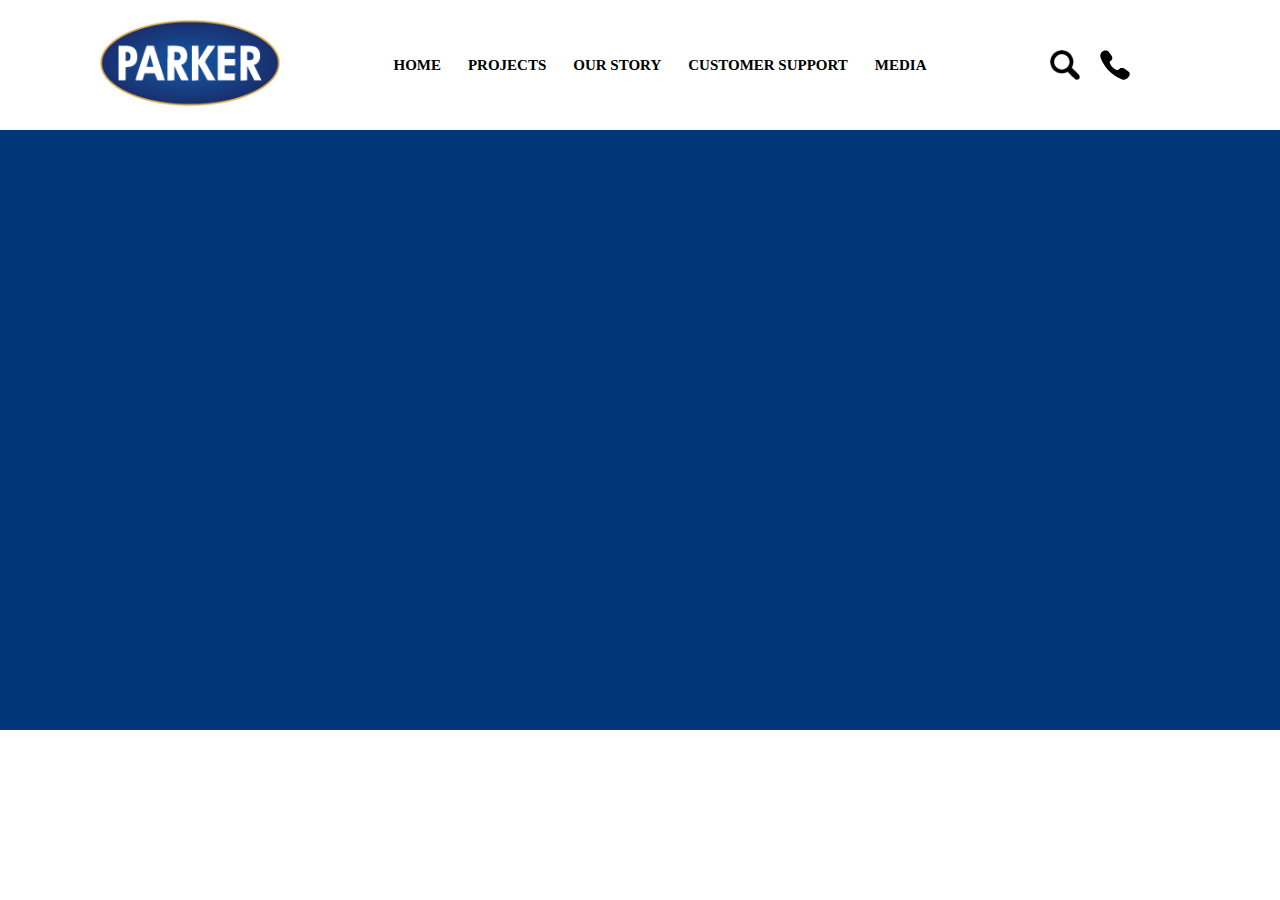
==== index.html @ 7c32301c "create navbar and banner section" ====
<!DOCTYPE html>
<html lang="en">
    <head>
        <meta charset="utf-8">
        <meta name="viewport" content="width=device-width, initial-scale=1">    
        <title>PARKER</title>
        <link href="./style.css" rel="stylesheet">
    </head>
    <body>
        <header>
            <div class="sec_nav">
                <div class="container">
                    <div class="menu">

                        <div class="logo">
                            <img src="./img/logo.png">
                        </div>

                        <div class="menu-list">
                            <ul class="menus">
                                <li>HOME</li>
                                <li>PROJECTS</li>
                                <li>OUR STORY</li>
                                <li>CUSTOMER SUPPORT</li>
                                <li>MEDIA</li>
                            </ul>
                        </div>

                        <div class="menu-icons">
                            <div class="icons">
                                <img src="./img/search.png">
                                <img src="./img/call.png">
                            </div>
                        </div>
                    </div>
                </div>
            </div>
        </header>
        <section class="banner">
            <div class="video_banner">
                
            </div>
        </section>
    </body>
</html>
---- style.css ----
* {
    margin: auto;
    padding: auto;
}

.sec_nav{
  background-color: #fff;
  width: 100%;
  height: 130px;
  display: flex;
}
  
.container{
  height: auto;
  width: 1200px;
}
.menu{
  display: grid;
  grid-template-columns: 1fr 2fr 1fr;
  width: 100%;
  padding: 10px 0px;
}
.menu-list{
  width: 100%;
}
.menu-list ul{
  list-style: none;
  display: flex;
  flex-direction: row;
  justify-content: space-between;
}
.menu-list ul{
  font-size: 15px;
  font-family: Barlow;
  font-weight: bold;
}

.logo img{
  width: 100%;
  height: 90px;
}
.icons{
  display: flex;
  flex-direction: row;
  justify-content: space-evenly;
}

.icons img{
  width: 100%;
  height: 30px;
  padding: 0px 10px;
}
section{
  width: 100%;
  height: auto;
}
.video_banner{
  width: 100%;
  height: 600px;
  background-color: #00377B;
}
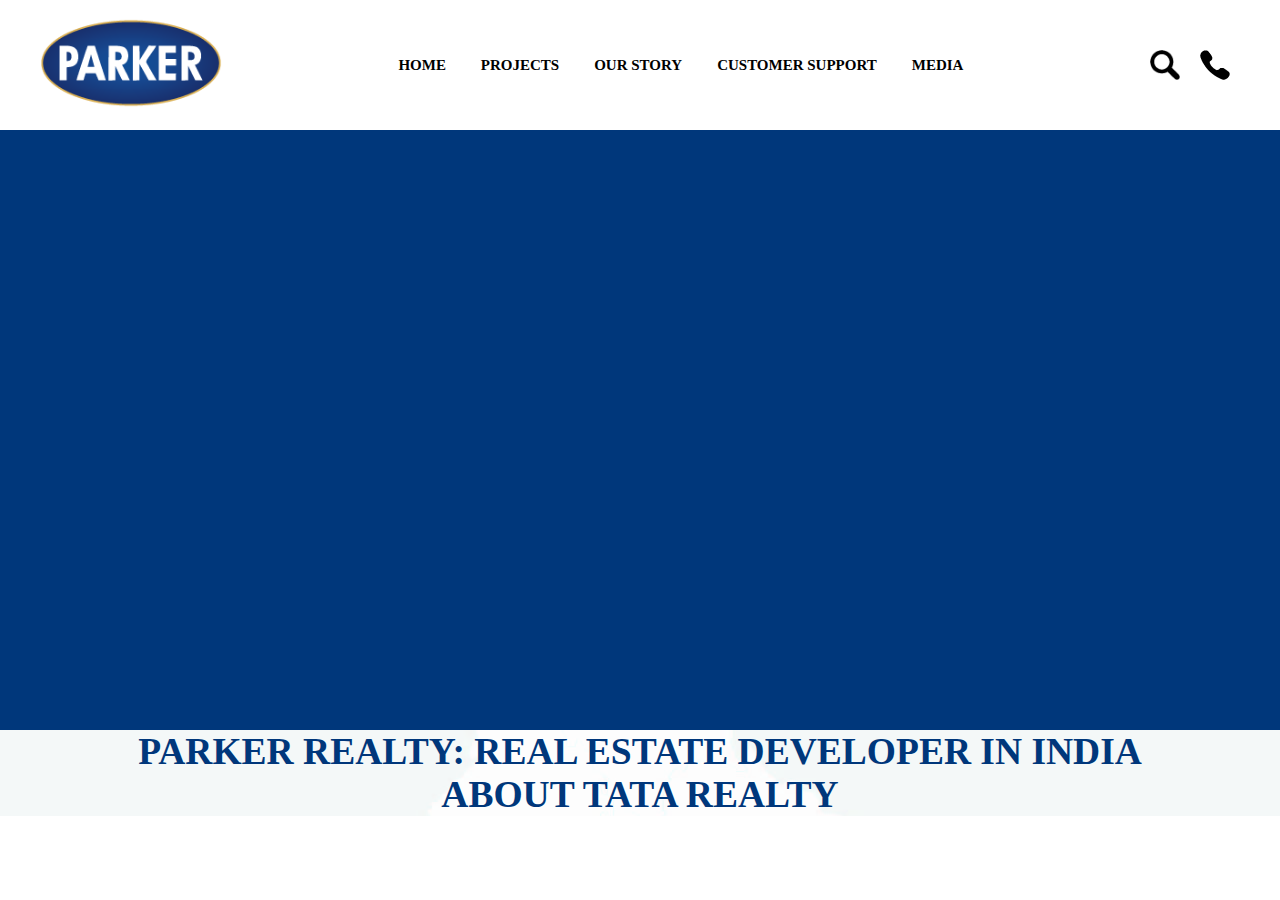
==== commit ee88eebd: "add parker reality section" ====
--- a/index.html
+++ b/index.html
@@ -36,10 +36,21 @@
                 </div>
             </div>
         </header>
+        
         <section class="banner">
             <div class="video_banner">
                 
             </div>
         </section>
+
+        <section class="map">
+            <div class="container">
+                <div class="maps">
+                    <div class="menu_title">
+                        <h2>PARKER REALTY: REAL ESTATE DEVELOPER IN INDIA<br><span>ABOUT TATA REALTY</span></h2>
+                        </div>
+                </div>
+            </div>
+        </section>
     </body>
 </html>--- a/style.css
+++ b/style.css
@@ -16,12 +16,17 @@
 }
 .menu{
   display: grid;
-  grid-template-columns: 1fr 2fr 1fr;
+  grid-template-columns: fit-content(200px) 2fr fit-content(200px);
   width: 100%;
   padding: 10px 0px;
 }
 .menu-list{
   width: 100%;
+}
+.menus{
+    width: 100%;
+max-width: 600px;
+padding: 0;
 }
 .menu-list ul{
   list-style: none;
@@ -58,4 +63,16 @@
   width: 100%;
   height: 600px;
   background-color: #00377B;
-}+}
+.map{
+    background-image: url("./img/map.jpg");
+    width: 100%;
+    height: auto;
+  }
+  .menu_title{
+    font-family: Barlow;
+    font-size: 25px;
+    text-align: center;
+    font-weight: 300 !important;
+    color: #00377B;
+  }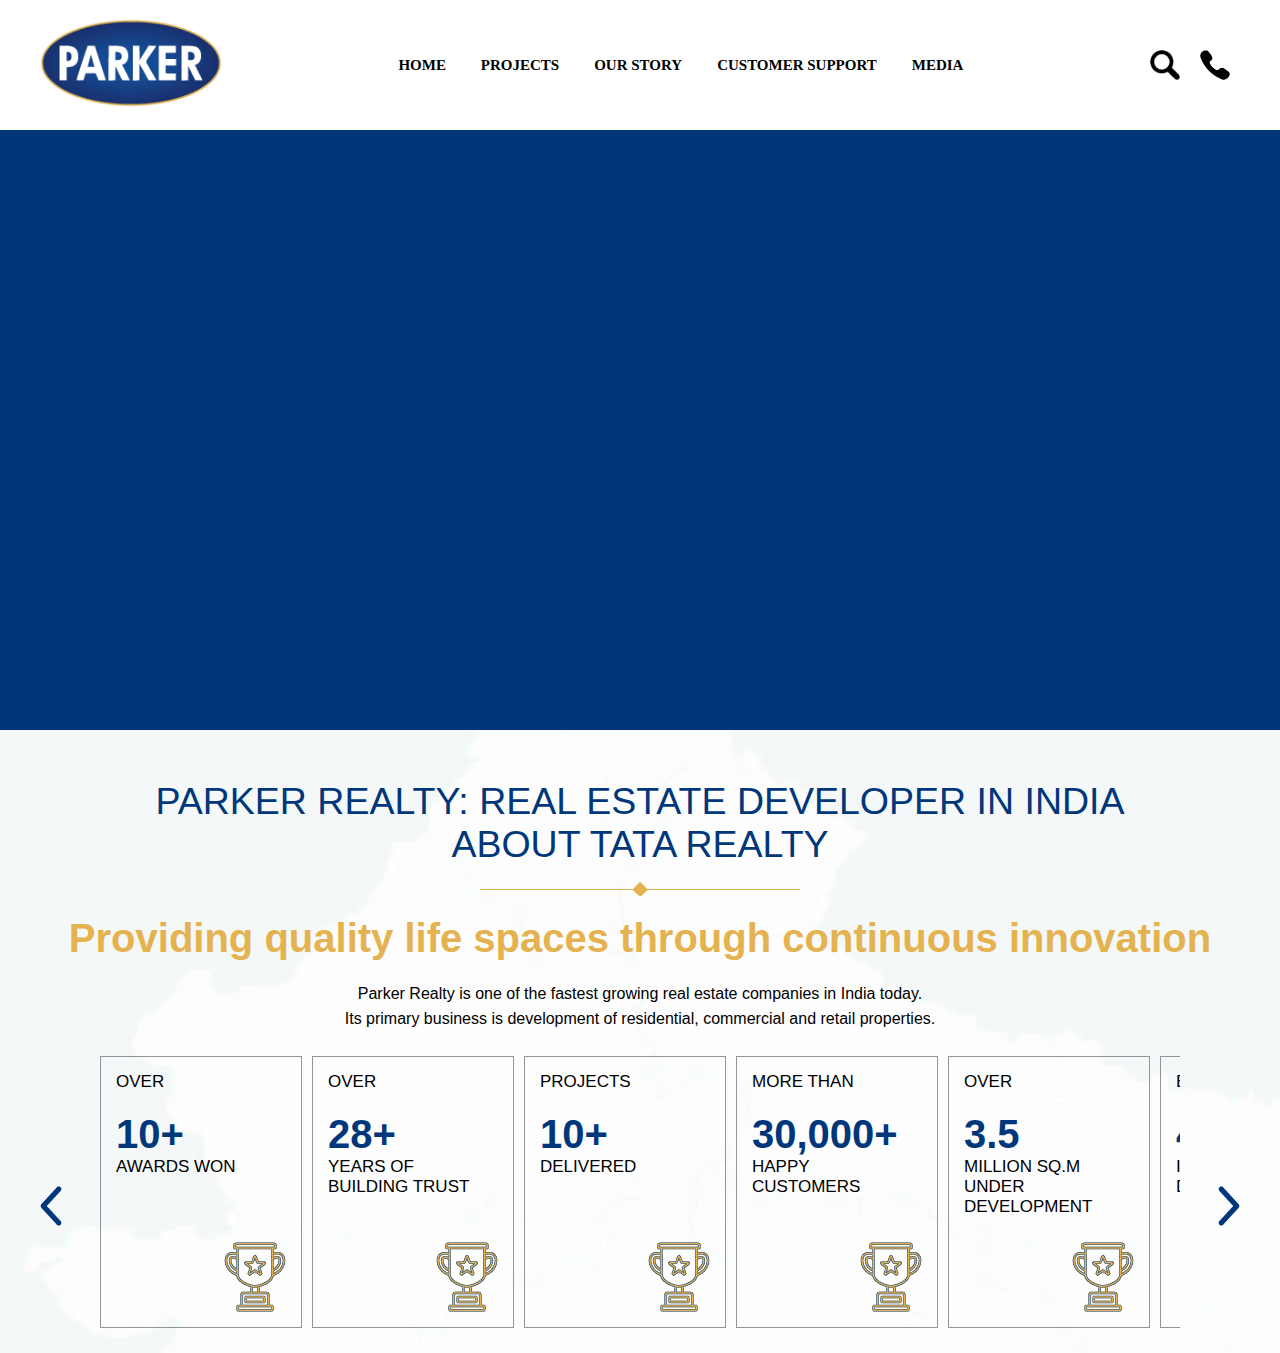
==== commit deb5481b: "add carousel section" ====
--- a/index.html
+++ b/index.html
@@ -46,11 +46,115 @@
         <section class="map">
             <div class="container">
                 <div class="maps">
-                    <div class="menu_title">
+
+                    <div class="map_title">
                         <h2>PARKER REALTY: REAL ESTATE DEVELOPER IN INDIA<br><span>ABOUT TATA REALTY</span></h2>
+                    </div>
+                    
+                    <div class="map_content">
+                        <h3>Providing quality life spaces through continuous innovation</h3>
+                        <p class="rea_para">Parker Realty is one of the fastest growing real estate companies in India today.</p>
+                        <p class="rea_para">Its primary business is development of residential, commercial and retail properties.</p>
+
+                    </div>
+
+                    <div class="car_display">
+                        <div class="carousel-frame carou_size">
+                            <div class="carousel-items">
+                            <div class="carousel-item box_size">
+                                <div class="carou_box">
+                                    <p class="over">OVER</p>
+                                    <p class="award"><span>10+</span><br>AWARDS WON</p>
+                                    <img src="./img/trophy.png">
+                                </div>
+                            </div>
+                            <div class="carousel-item box_size">
+                                <div class="carou_box">
+                                    <p class="over">OVER</p>
+                                    <p class="award"><span>28+</span><br>YEARS OF BUILDING TRUST</p>
+                                    <img src="./img/trophy.png">
+                                </div>
+                            </div>
+                            <div class="carousel-item box_size">
+                                <div class="carou_box">
+                                    <p class="over">PROJECTS</p>
+                                    <p class="award"><span>10+</span><br>DELIVERED</p>
+                                    <img src="./img/trophy.png">
+                                </div>
+                            </div>
+                            <div class="carousel-item box_size">
+                                <div class="carou_box">
+                                    <p class="over">MORE THAN</p>
+                                    <p class="award"><span>30,000+</span><br>HAPPY<br>CUSTOMERS</p>
+                                    <img src="./img/trophy.png">
+                                </div>
+                            </div>
+                            <div class="carousel-item box_size">
+                                <div class="carou_box">
+                                    <p class="over">OVER</p>
+                                    <p class="award"><span>3.5</span><br>MILLION SQ.M <br>UNDER DEVELOPMENT</p>
+                                    <img src="./img/trophy.png">
+                                </div>
+                            </div>
+                            <div class="carousel-item box_size">
+                                <div class="carou_box">
+                                    <p class="over">EMPLOYEES</p>
+                                    <p class="award"><span>462</span><br>IN REAL ESTATE DIVISION</p>
+                                    <img src="./img/trophy.png">
+                                </div>
+                            </div>
+                            <div class="carousel-item box_size">
+                                <div class="carou_box">
+                                    <p class="over">OVER</p>
+                                    <p class="award"><span>10+</span><br>AWARDS WON</p>
+                                    <img src="./img/trophy.png">
+                                </div>
+                            </div>
+                            </div>
                         </div>
+                        <img id="prevBtn" src="./img/prev.png">
+                        <img id="nextBtn" src="./img/next.png">
+                    </div>
                 </div>
             </div>
         </section>
+        <script>
+document.addEventListener('DOMContentLoaded', function() {
+  var carouselItems = document.querySelectorAll('.carousel-item');
+  var carouselItemsContainer = document.querySelector('.carousel-items');
+  var prevBtn = document.getElementById('prevBtn');
+  var nextBtn = document.getElementById('nextBtn');
+  var currentIndex = 0;
+  var frameWidth = carouselItemsContainer.offsetWidth;
+  var itemWidth = carouselItems[0].offsetWidth + parseInt(getComputedStyle(carouselItems[0]).marginRight);
+
+  function updateFramePosition() {
+    var translateX = -(currentIndex * itemWidth);
+    carouselItemsContainer.style.transform = 'translateX(' + translateX + 'px)';
+  }
+
+  function nextSlide() {
+    currentIndex++;
+    if (currentIndex >= carouselItems.length - 4) {
+      currentIndex = 0;
+    }
+    updateFramePosition();
+  }
+
+  function prevSlide() {
+    currentIndex--;
+    if (currentIndex < 0) {
+      currentIndex = carouselItems.length - 7;
+    }
+    updateFramePosition();
+  }
+
+  nextBtn.addEventListener('click', nextSlide);
+  prevBtn.addEventListener('click', prevSlide);
+
+  updateFramePosition();
+});
+
+        </script>
     </body>
 </html>--- a/style.css
+++ b/style.css
@@ -1,8 +1,45 @@
+@font-face {
+  font-family: 'Barlow', sans-serif;
+  font-style: normal;
+  font-weight: 700;
+  src: url(./Fonts/Barlow-Bold.ttf) format('ttf');
+}
+
+@font-face {
+  font-family: 'Barlow', sans-serif;
+  font-style: normal;
+  font-weight: 300;
+  src: url(./Fonts/barlow-light.ttf) format('ttf');
+}
+
+@font-face {
+  font-family: 'Barlow', sans-serif;
+  font-style: normal;
+  font-weight: 500;
+  src: url(./Fonts/Barlow-Medium.otf) format('otf');
+}
+
+@font-face {
+  font-family: 'Barlow', sans-serif;
+  font-style: normal;
+  font-weight: 400;
+  src: url(./Fonts/Barlow-Regular.ttf) format('ttf');
+}
+
+@font-face {
+  font-family: 'Barlow', sans-serif;
+  font-style: normal;
+  font-weight: 600;
+  src: url(./Fonts/Barlow-SemiBold.ttf) format('ttf');
+}
+
 * {
     margin: auto;
     padding: auto;
 }
-
+body{
+  font-family: 'Barlow', sans-serif;
+}
 .sec_nav{
   background-color: #fff;
   width: 100%;
@@ -68,11 +105,118 @@
     background-image: url("./img/map.jpg");
     width: 100%;
     height: auto;
-  }
-  .menu_title{
-    font-family: Barlow;
-    font-size: 25px;
-    text-align: center;
-    font-weight: 300 !important;
-    color: #00377B;
-  }+}
+.map_title{
+  font-size: 25px;
+  text-align: center;
+  font-weight: 300;
+  color: #00377B;
+  padding: 50px 0px 30px 0px;
+  position: relative;
+}
+.map_title h2{
+  font-weight: 300;
+}
+.map_title h2:after{
+  content: "";
+  position: absolute;
+  width: 320px;
+  height: 14px;
+  background: url("./img/reality_line.png") no-repeat;
+  bottom: 0;
+  margin-left: auto;
+  margin-right: auto;
+  left: 0;
+  right: 0;
+  text-align: center;
+}
+.map_content h3{
+  text-align: center;
+  font-size: 40px;
+  font-weight: 700;
+  color: #E5B250;
+  padding: 20px 0px;
+}
+.rea_para{
+  text-align: center;
+  font-size: 16px;
+  font-weight: 500;
+  line-height: 25px;
+  color: #000;
+}
+.carousel-frame {
+  overflow: hidden;
+  width: 90%;
+}
+
+.carousel-items {
+  display: flex;
+  transition: transform 0.3s ease;
+}
+
+.carousel-item {
+  flex: 0 0 calc(100% / 6);
+  margin-right: 10px;
+}
+
+.carousel-item.active {
+  opacity: 1; /* Set the opacity for visible slides */
+}
+#prevBtn,
+#nextBtn {
+  margin-top: 10px;
+}
+
+.box_size {
+  width: 100%;
+  height: 240px;
+  border: 1px solid #939598;
+  max-width: 170px;
+  padding: 15px;
+}
+.carou_size{
+  padding: 25px 0px;
+}
+.carou_box{
+  position: relative;
+  height: 100%;
+  color:#000;
+}
+.carou_box img{
+  bottom: 0;
+position: absolute;
+right: 0;
+}
+.award{
+  margin-top: 20px;
+}
+.over{
+  font-size: 15px;
+  font-weight: 400;
+}
+.carou_box p span{
+  font-weight: 700;
+  font-size: 40px;
+  color: #00377B;
+}
+.carou_box p{
+  color: #000;
+  font-weight: 400;
+  font-size: 17px;
+}
+.car_display{
+  width: 100%;
+  position: relative;
+}
+#prevBtn{
+  position: absolute;
+  top:45%;
+  left:0;
+  transform: translate(-0%, 0);
+}
+#nextBtn{
+  position: absolute;
+  top:45%;
+  right: 0;
+  transform: translate(-0%, 0);
+}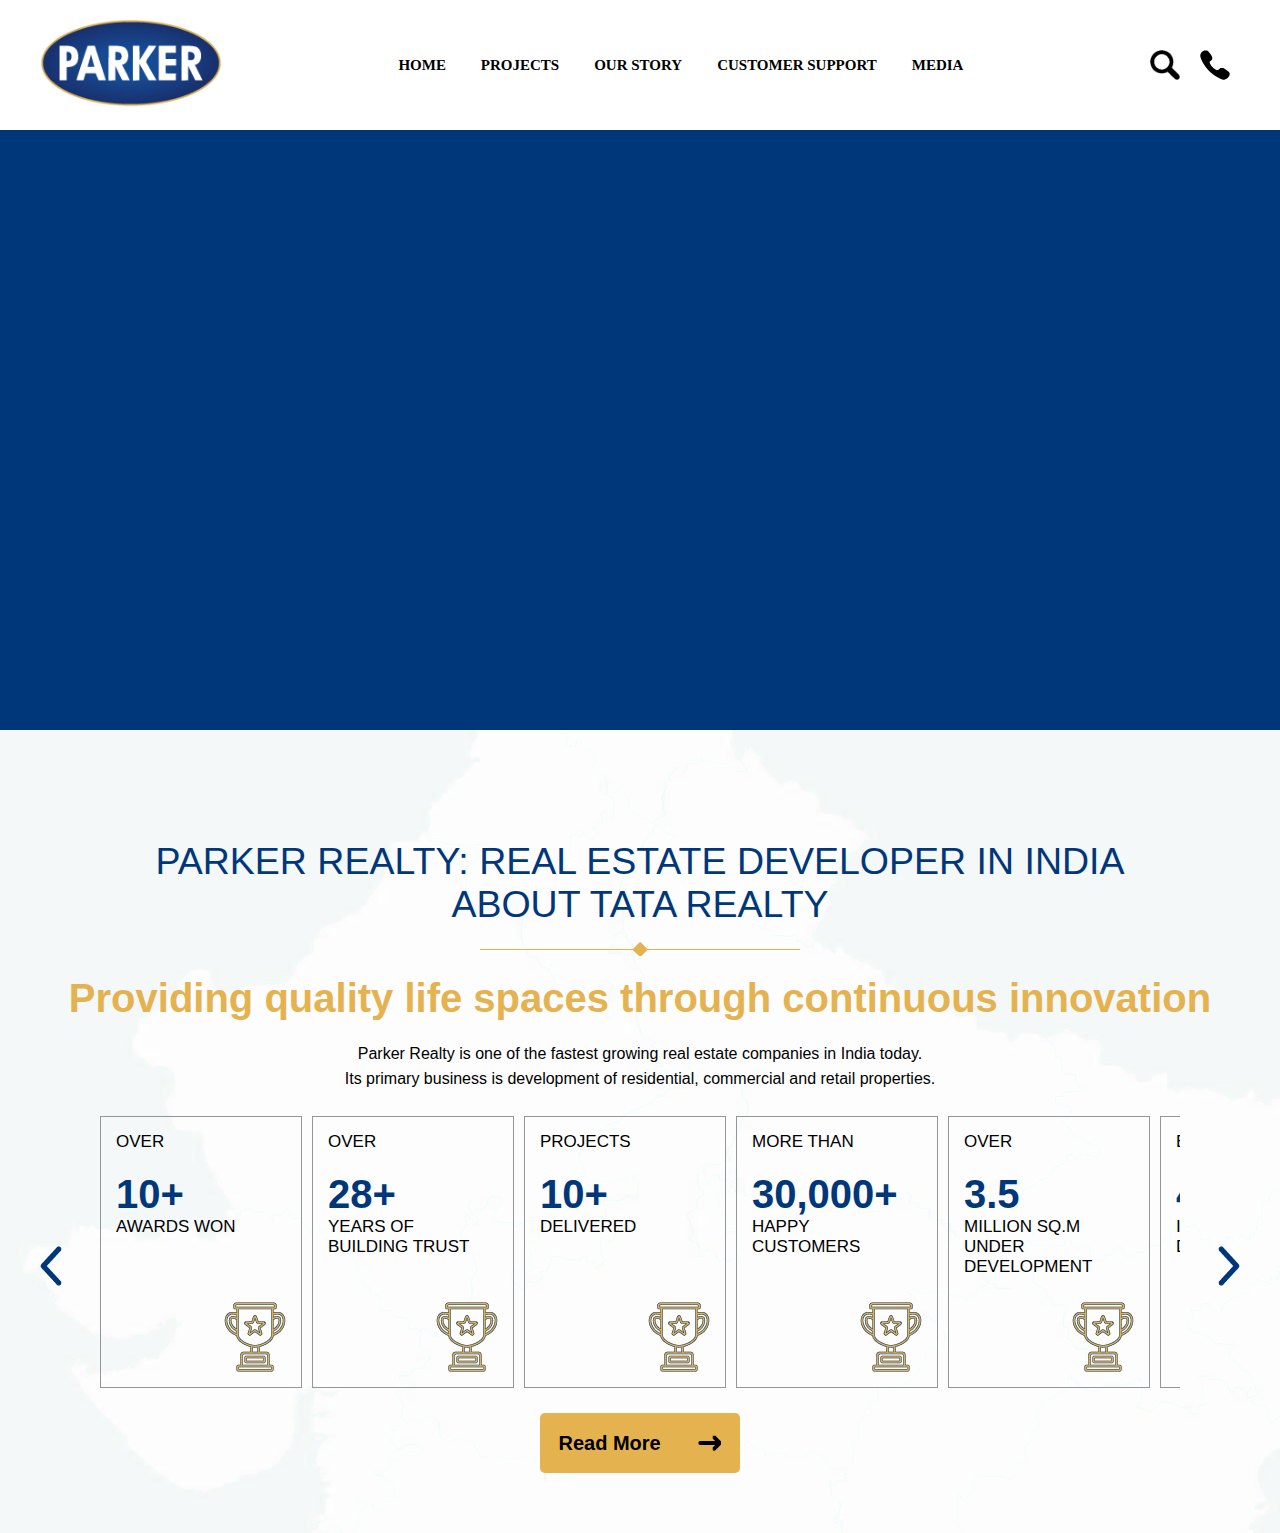
==== commit be608220: "button add below carousel" ====
--- a/index.html
+++ b/index.html
@@ -115,6 +115,13 @@
                         <img id="prevBtn" src="./img/prev.png">
                         <img id="nextBtn" src="./img/next.png">
                     </div>
+                    <div class="read_btn">
+                        <a href="#">
+                        <div class="more_btn">
+                            <p>Read More</p>
+                        <img src="./img/arrows.png">
+                    </div>
+                </a>
                 </div>
             </div>
         </section>
--- a/style.css
+++ b/style.css
@@ -219,4 +219,28 @@
   top:45%;
   right: 0;
   transform: translate(-0%, 0);
+}
+.read_btn{
+  display: flex;
+}
+.read_btn .more_btn{
+  text-decoration: none;
+  color: #000;
+  font-weight: 700;
+  font-size: 20px;
+  background-color: #E5B250;
+  width: 200px;
+  height: 60px;
+  display: flex;
+ flex-direction: row;
+  align-items: center;
+  justify-content: center;
+  border-radius: 5px;
+}
+.read_btn a{
+  text-decoration: none;
+  color: #000;
+}
+.maps{
+  padding: 60px 0px;
 }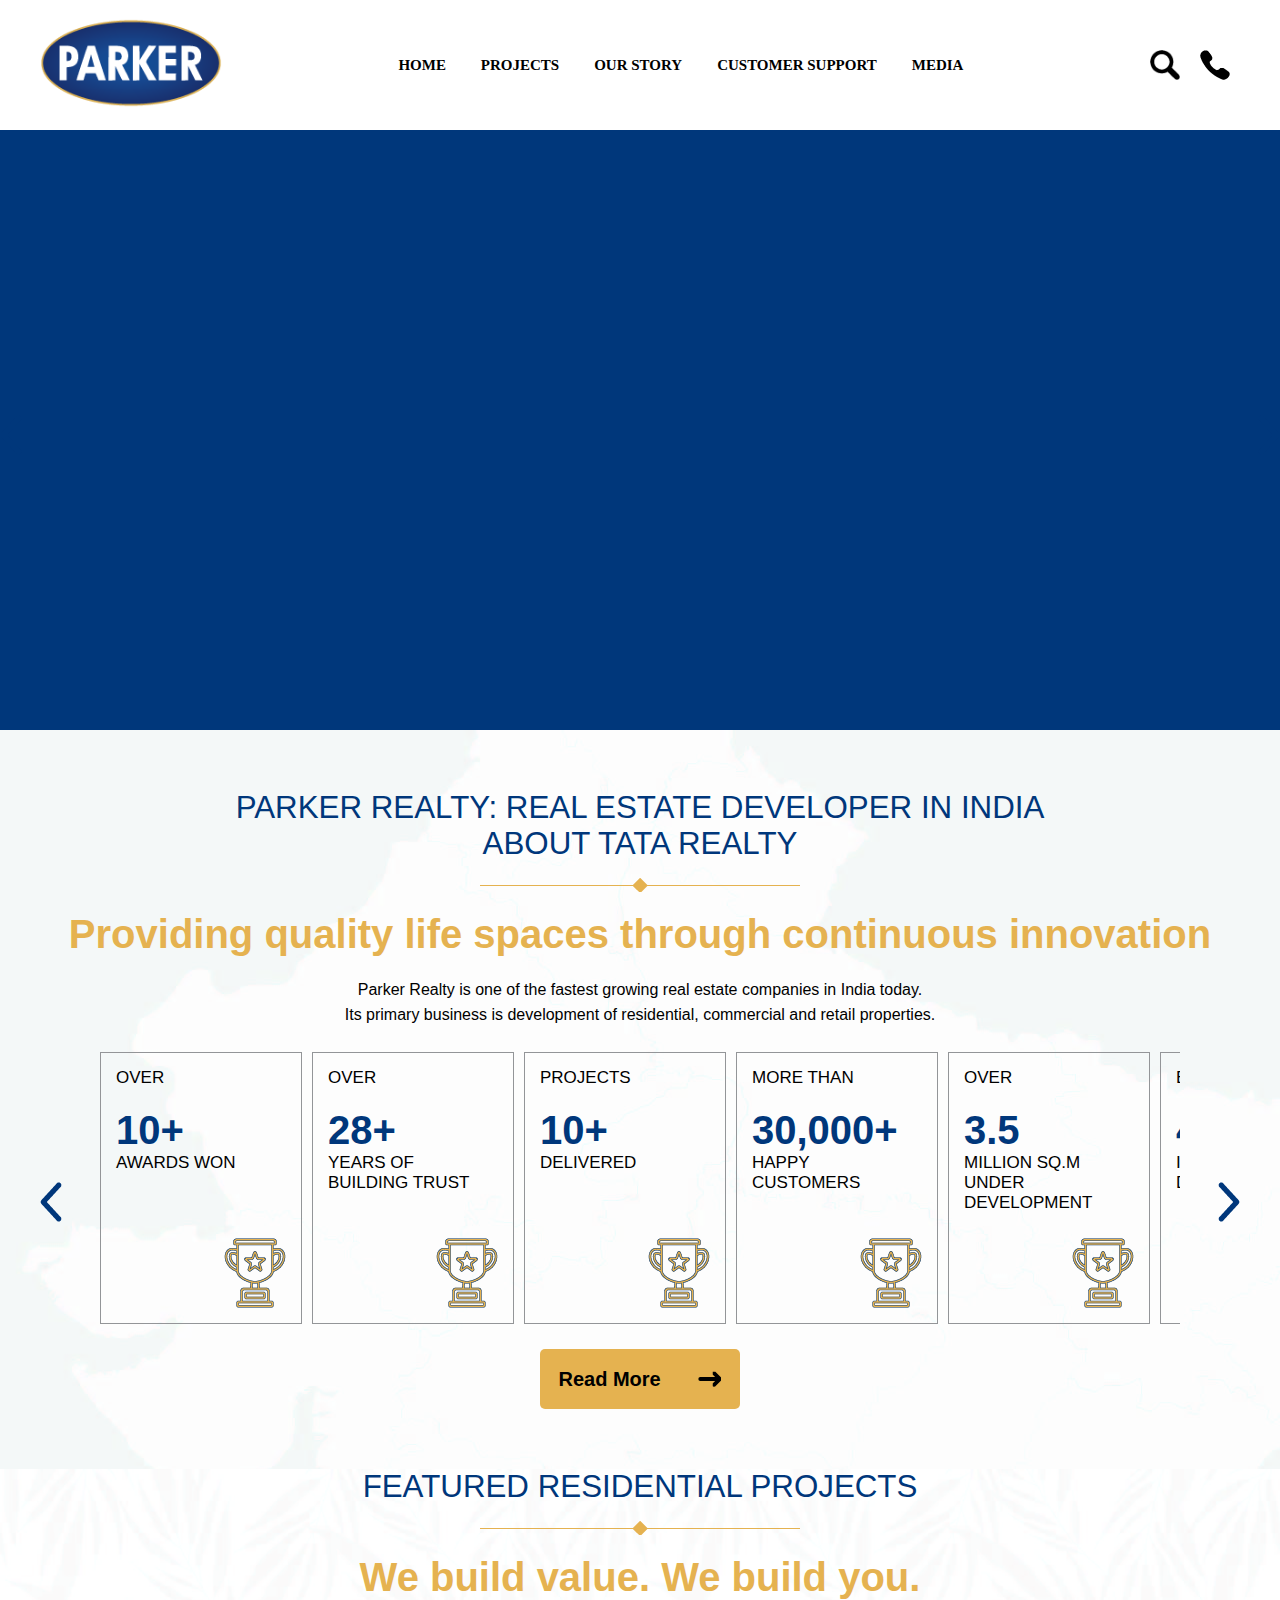
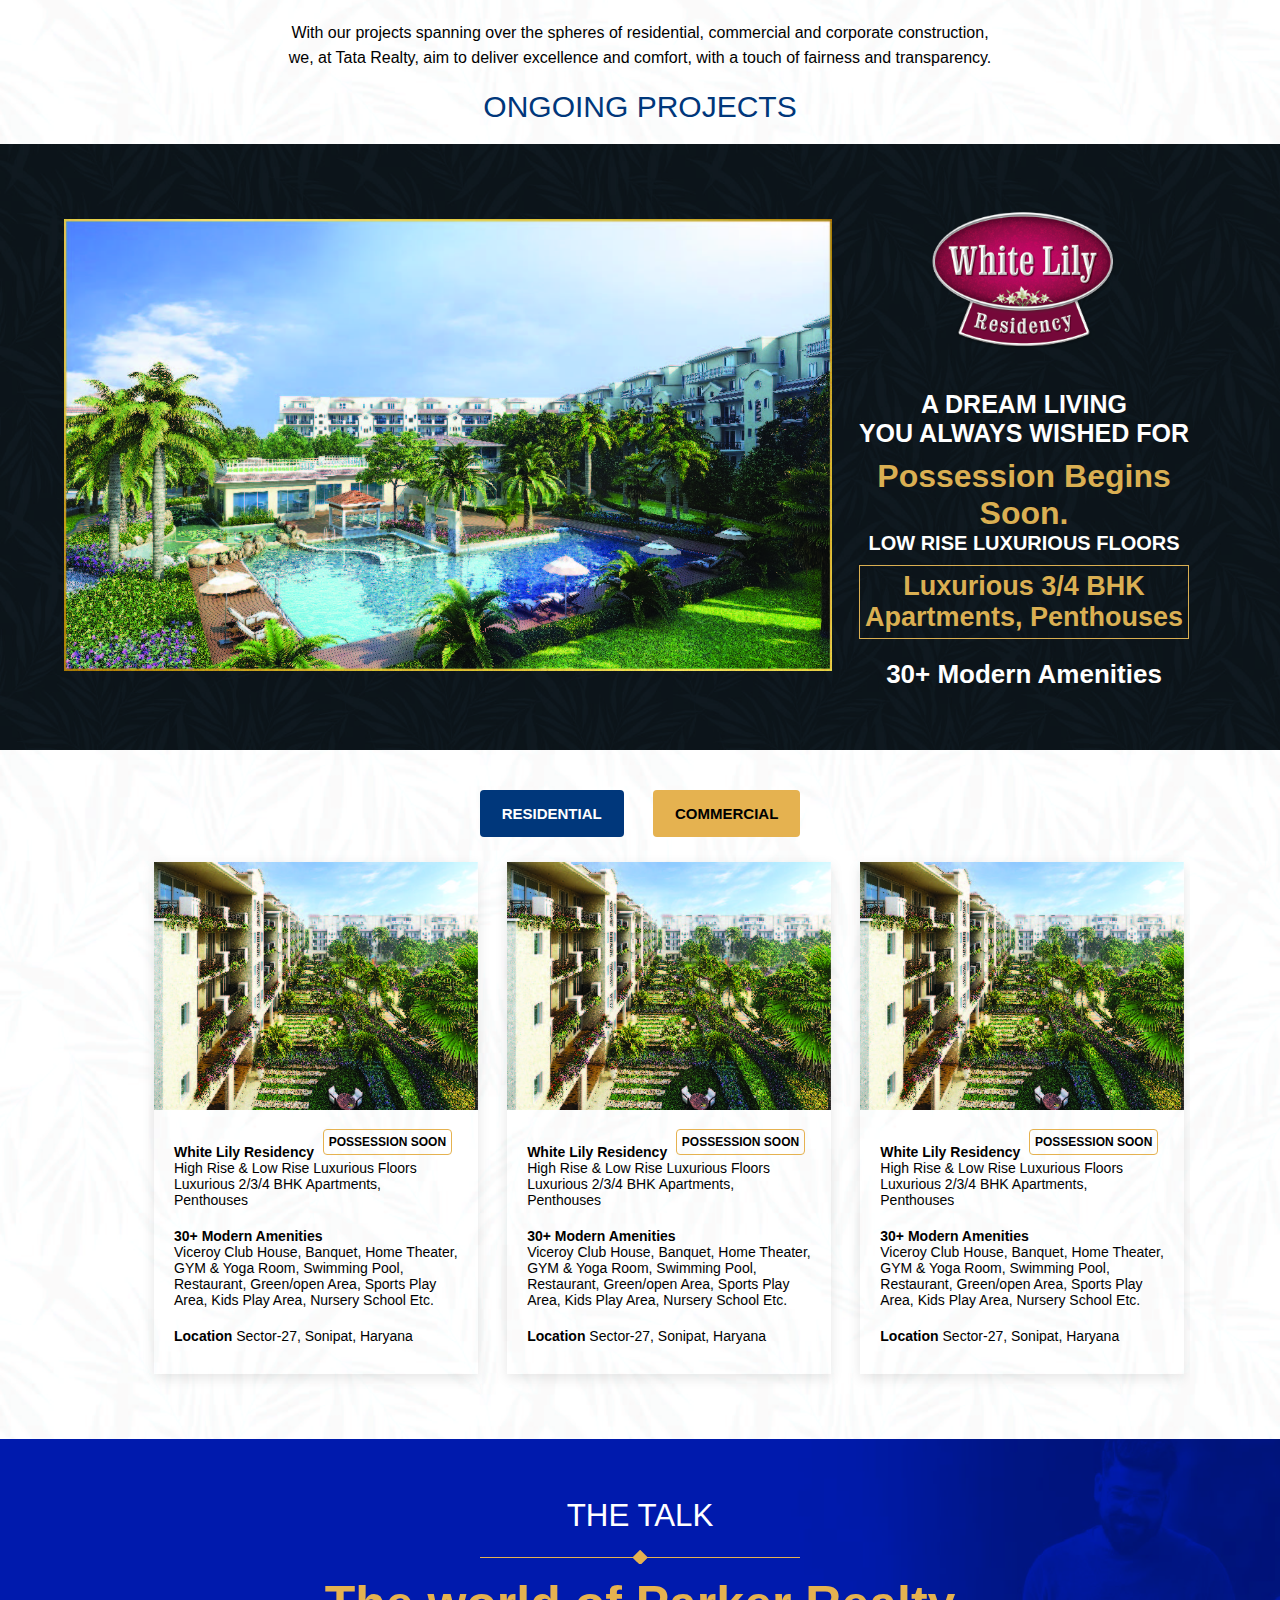
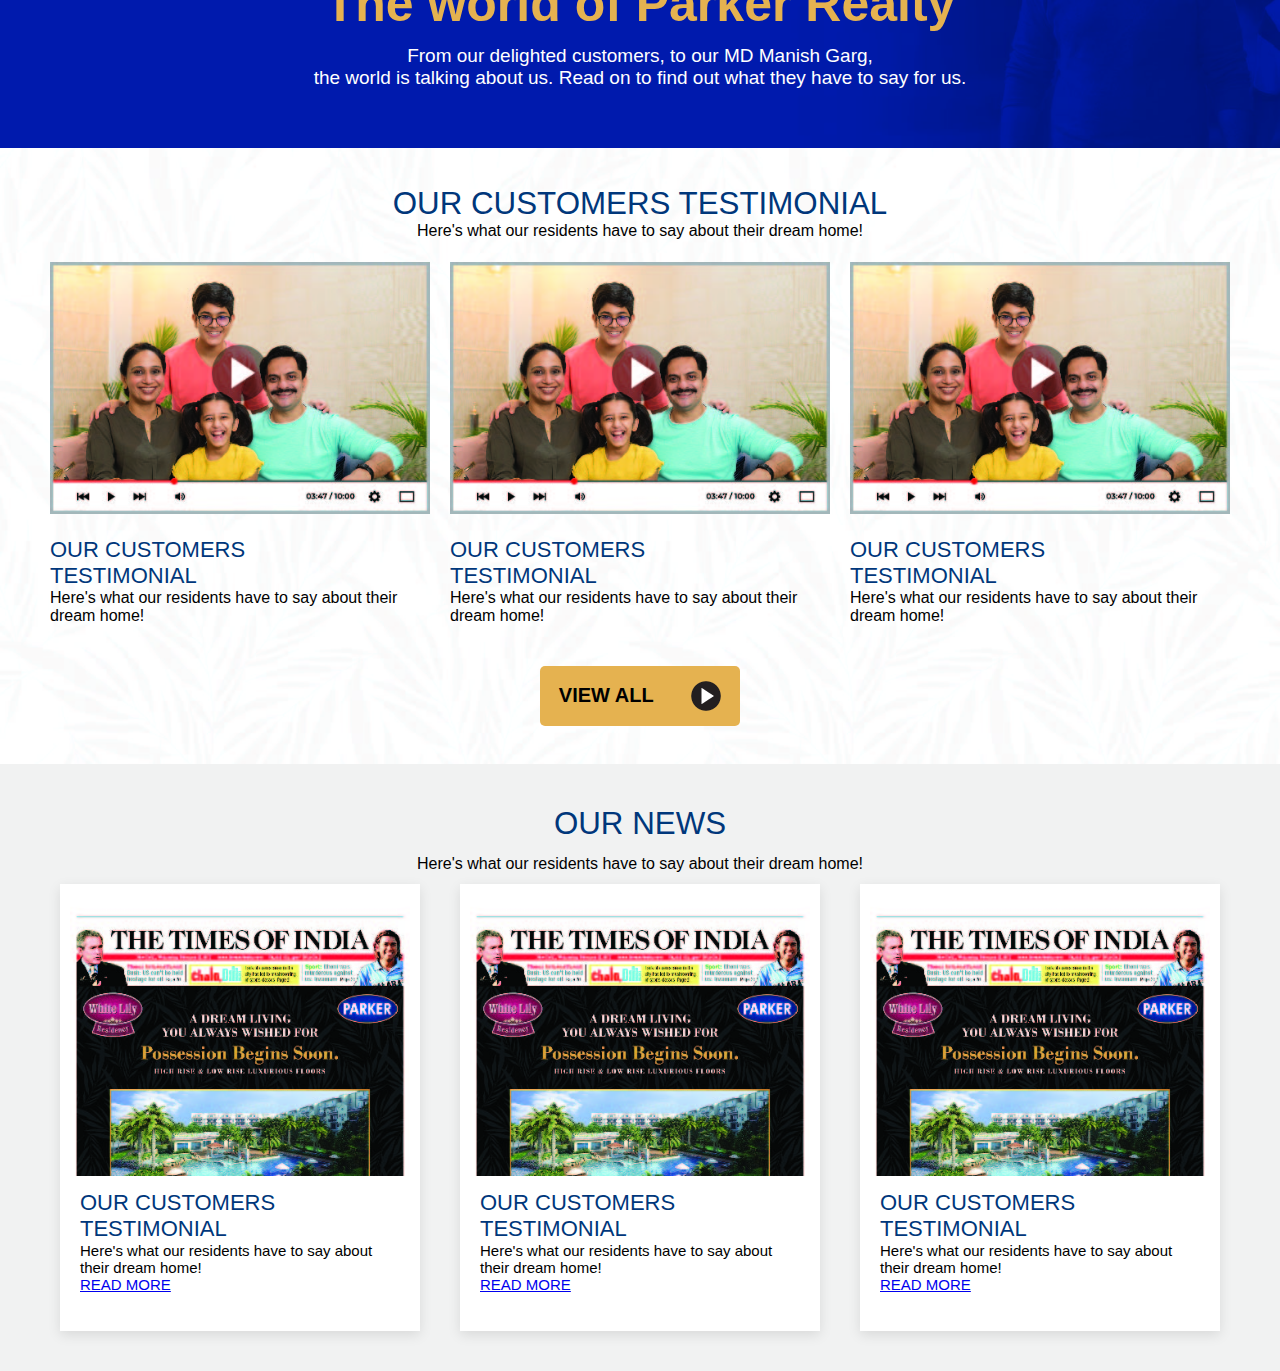
==== commit 55c47b52: "add all section without footer" ====
--- a/index.html
+++ b/index.html
@@ -125,6 +125,299 @@
                 </div>
             </div>
         </section>
+        <section class="feat_res">
+            <div class="feat_sec">
+                <div class="map_title">
+                    <h2>FEATURED RESIDENTIAL PROJECTS</h2>
+                </div>
+
+                <div class="map_content">
+                    <h3>We build value. We build you.</h3>
+                    <p class="rea_para">With our projects spanning over the spheres of residential, commercial and corporate construction,</p>
+                    <p class="rea_para">we, at Tata Realty, aim to deliver excellence and comfort, with a touch of fairness and transparency.</p>
+
+                </div>
+                <div class="slider_sec">
+                    <h3>ONGOING PROJECTS</h3>
+                    <div class="slide_ban">
+                        <div class="slide_beg">
+                            <div class="ban_sec">
+                                <img src="./img/banner1.jpg">
+                            </div>
+                            <div class="text_sec">
+                                <img src="./img/lily-logo.png">
+                                <p class="dream">A DREAM LIVING <br>YOU ALWAYS WISHED FOR</p>
+                                <p class="poss"><span>Possession Begins Soon.</span><br>LOW RISE LUXURIOUS FLOORS</p>
+                                <p class="lux">Luxurious 3/4 BHK<br>Apartments, Penthouses</p>
+                                <p class="mod">30+ Modern Amenities</p>
+                            </div>
+                        </div>
+                    </div>
+                </div>
+                <div class="change_sec">
+                    <div class="container">
+                        <div class="btn_change">
+                            <button class="resi">RESIDENTIAL</button>
+                            <button class="comm">COMMERCIAL</button>
+                        </div>
+                        <div class="change_caro">
+                            <div class="carousel-frame">
+                                <div class="resi-items">
+                                <div class="resi-item">
+                                    <div class="property_status">
+                                        <img src="./img/status_img1.jpg">
+                                        <div class="status_content">
+                                            <div class="status_cont1">
+                                                <p><b>White Lily Residency</b></p>
+                                                <p>High Rise & Low Rise Luxurious Floors Luxurious 2/3/4 BHK  Apartments, Penthouses</p>
+                                            </div>
+                                            <div class="status_cont1">
+                                                <p><b>30+ Modern Amenities</b></p>
+                                                <p>Viceroy Club House, Banquet, Home Theater, GYM & Yoga Room, Swimming Pool, Restaurant, Green/open Area, Sports Play Area, Kids Play Area, Nursery School Etc.</p>
+                                            </div>
+                                            <div class="status_cont1">
+                                                <p><b>Location</b> Sector-27, Sonipat, Haryana</p>
+                                            </div>
+                                            <p class="status_init">POSSESSION SOON</p>
+                                        </div>
+                                    </div>
+                                </div>
+                                <div class="resi-item">
+                                    <div class="property_status">
+                                        <img src="./img/status_img1.jpg">
+                                        <div class="status_content">
+                                            <div class="status_cont1">
+                                                <p><b>White Lily Residency</b></p>
+                                                <p>High Rise & Low Rise Luxurious Floors Luxurious 2/3/4 BHK  Apartments, Penthouses</p>
+                                            </div>
+                                            <div class="status_cont1">
+                                                <p><b>30+ Modern Amenities</b></p>
+                                                <p>Viceroy Club House, Banquet, Home Theater, GYM & Yoga Room, Swimming Pool, Restaurant, Green/open Area, Sports Play Area, Kids Play Area, Nursery School Etc.</p>
+                                            </div>
+                                            <div class="status_cont1">
+                                                <p><b>Location</b> Sector-27, Sonipat, Haryana</p>
+                                            </div>
+                                            <p class="status_init">POSSESSION SOON</p>
+                                        </div>
+                                    </div>
+                                </div>
+                                <div class="resi-item">
+                                    <div class="property_status">
+                                        <img src="./img/status_img1.jpg">
+                                        <div class="status_content">
+                                            <div class="status_cont1">
+                                                <p><b>White Lily Residency</b></p>
+                                                <p>High Rise & Low Rise Luxurious Floors Luxurious 2/3/4 BHK  Apartments, Penthouses</p>
+                                            </div>
+                                            <div class="status_cont1">
+                                                <p><b>30+ Modern Amenities</b></p>
+                                                <p>Viceroy Club House, Banquet, Home Theater, GYM & Yoga Room, Swimming Pool, Restaurant, Green/open Area, Sports Play Area, Kids Play Area, Nursery School Etc.</p>
+                                            </div>
+                                            <div class="status_cont1">
+                                                <p><b>Location</b> Sector-27, Sonipat, Haryana</p>
+                                            </div>
+                                            <p class="status_init">POSSESSION SOON</p>
+                                        </div>
+                                    </div>
+                                </div>
+                                <div class="resi-item">
+                                    <div class="property_status">
+                                        <img src="./img/status_img1.jpg">
+                                        <div class="status_content">
+                                            <div class="status_cont1">
+                                                <p><b>White Lily Residency</b></p>
+                                                <p>High Rise & Low Rise Luxurious Floors Luxurious 2/3/4 BHK  Apartments, Penthouses</p>
+                                            </div>
+                                            <div class="status_cont1">
+                                                <p><b>30+ Modern Amenities</b></p>
+                                                <p>Viceroy Club House, Banquet, Home Theater, GYM & Yoga Room, Swimming Pool, Restaurant, Green/open Area, Sports Play Area, Kids Play Area, Nursery School Etc.</p>
+                                            </div>
+                                            <div class="status_cont1">
+                                                <p><b>Location</b> Sector-27, Sonipat, Haryana</p>
+                                            </div>
+                                            <p class="status_init">POSSESSION SOON</p>
+                                        </div>
+                                    </div>
+                                </div>
+                                <div class="resi-item">
+                                    <div class="property_status">
+                                        <img src="./img/status_img1.jpg">
+                                        <div class="status_content">
+                                            <div class="status_cont1">
+                                                <p><b>White Lily Residency</b></p>
+                                                <p>High Rise & Low Rise Luxurious Floors Luxurious 2/3/4 BHK  Apartments, Penthouses</p>
+                                            </div>
+                                            <div class="status_cont1">
+                                                <p><b>30+ Modern Amenities</b></p>
+                                                <p>Viceroy Club House, Banquet, Home Theater, GYM & Yoga Room, Swimming Pool, Restaurant, Green/open Area, Sports Play Area, Kids Play Area, Nursery School Etc.</p>
+                                            </div>
+                                            <div class="status_cont1">
+                                                <p><b>Location</b> Sector-27, Sonipat, Haryana</p>
+                                            </div>
+                                            <p class="status_init">POSSESSION SOON</p>
+                                        </div>
+                                    </div>
+                                </div>
+                                <div class="resi-item">
+                                    <div class="property_status">
+                                        <img src="./img/status_img1.jpg">
+                                        <div class="status_content">
+                                            <div class="status_cont1">
+                                                <p><b>White Lily Residency</b></p>
+                                                <p>High Rise & Low Rise Luxurious Floors Luxurious 2/3/4 BHK  Apartments, Penthouses</p>
+                                            </div>
+                                            <div class="status_cont1">
+                                                <p><b>30+ Modern Amenities</b></p>
+                                                <p>Viceroy Club House, Banquet, Home Theater, GYM & Yoga Room, Swimming Pool, Restaurant, Green/open Area, Sports Play Area, Kids Play Area, Nursery School Etc.</p>
+                                            </div>
+                                            <div class="status_cont1">
+                                                <p><b>Location</b> Sector-27, Sonipat, Haryana</p>
+                                            </div>
+                                            <p class="status_init">POSSESSION SOON</p>
+                                        </div>
+                                    </div>
+                                </div>
+                                <div class="resi-item">
+                                    <div class="property_status">
+                                        <img src="./img/status_img1.jpg">
+                                        <div class="status_content">
+                                            <div class="status_cont1">
+                                                <p><b>White Lily Residency</b></p>
+                                                <p>High Rise & Low Rise Luxurious Floors Luxurious 2/3/4 BHK  Apartments, Penthouses</p>
+                                            </div>
+                                            <div class="status_cont1">
+                                                <p><b>30+ Modern Amenities</b></p>
+                                                <p>Viceroy Club House, Banquet, Home Theater, GYM & Yoga Room, Swimming Pool, Restaurant, Green/open Area, Sports Play Area, Kids Play Area, Nursery School Etc.</p>
+                                            </div>
+                                            <div class="status_cont1">
+                                                <p><b>Location</b> Sector-27, Sonipat, Haryana</p>
+                                            </div>
+                                            <p class="status_init">POSSESSION SOON</p>
+                                        </div>
+                                    </div>
+                                </div>
+                                </div>
+                            </div>
+                            <img id="prevBtn" src="./img/prev.png">
+                            <img id="nextBtn" src="./img/next.png">
+                        </div>
+                    </div>
+                </div>
+
+                <div class="talk_bg">
+                    <div class="talk_con">
+                        <div class="map_title">
+                            <h2 class="talk_text">THE TALK</h2>
+                        </div>
+                        <h3 class="world">The world of Parker Realty</h3>
+                        <p class="talktext">From our delighted customers, to our MD Manish Garg,</p>
+                        <p class="talktext">the world is talking about us. Read on to find out what they have to say for us.</p>
+                    </div>
+                </div>
+                <div class="testi">
+                    <div class="container">
+                        <div class="cust_testi">
+                            <h2>OUR CUSTOMERS TESTIMONIAL</h2>
+                            <p>Here's what our residents have to say about their dream home!</p>
+                        </div>
+                        <div class="multi_test">
+                            <div class="testi1">
+                                <img src="./img/testi1.jpg">
+                                <div class="testi_con">
+                                    <h3>OUR CUSTOMERS<br>TESTIMONIAL</h3>
+                                    <p>Here's what our residents have to say about their dream home!</p>
+                                </div>
+                            </div>
+
+                            <div class="testi1">
+                                <img src="./img/testi1.jpg">
+                                <div class="testi_con">
+                                    <h3>OUR CUSTOMERS<br>TESTIMONIAL</h3>
+                                    <p>Here's what our residents have to say about their dream home!</p>
+                                </div>
+                            </div>
+
+                            <div class="testi1">
+                                <img src="./img/testi1.jpg">
+                                <div class="testi_con">
+                                    <h3>OUR CUSTOMERS<br>TESTIMONIAL</h3>
+                                    <p>Here's what our residents have to say about their dream home!</p>
+                                </div>
+                            </div>
+                        </div>
+                    </div>
+                    <div class="read_btn">
+                        <a href="#">
+                        <div class="more_btn">
+                            <p>VIEW ALL</p>
+                        <img src="./img/play-btn.png">
+                    </div>
+                </a>
+                </div>
+                </div>
+                
+            </div>
+
+        </section>
+        <section class="news">
+            <div class="container">
+                <div class="new">
+                    <div class="new_title">
+                        <h2>OUR NEWS</h2>
+                        <p>Here's what our residents have to say about their dream home!</p>
+                    </div>
+                    <div class="new_multi">
+                        <div class="new_content">
+                            <div class="new_img">
+                                    <img src="./img/new1.jpg">
+                            </div>
+                            <div class="new_con">
+                                <h3>OUR CUSTOMERS<br>TESTIMONIAL</h3>
+                                <p>Here's what our residents have to say about their dream home!</p>
+                                <a href="#">
+                                    <div class="new_btn">
+                                        <p>READ MORE</p>
+                                        <img src="">
+                                    </div>
+                                </a>
+                            </div>
+                        </div>
+
+                        <div class="new_content">
+                                <div class="new_img">
+                                    <img src="./img/new1.jpg">
+                                </div>
+                            <div class="new_con">
+                                <h3>OUR CUSTOMERS<br>TESTIMONIAL</h3>
+                                <p>Here's what our residents have to say about their dream home!</p>
+                                <a href="#">
+                                    <div class="new_btn">
+                                        <p>READ MORE</p>
+                                        <img src="">
+                                    </div>
+                                </a>
+                            </div>
+                        </div>
+
+                        <div class="new_content">
+                            <div class="new_img">
+                                    <img src="./img/new1.jpg">
+                            </div>
+                            <div class="new_con">
+                                <h3>OUR CUSTOMERS<br>TESTIMONIAL</h3>
+                                <p>Here's what our residents have to say about their dream home!</p>
+                                <a href="#">
+                                    <div class="new_btn">
+                                        <p>READ MORE</p>
+                                        <img src="">
+                                    </div>
+                                </a>
+                            </div>
+                        </div>
+                    </div>
+                </div>
+            </div>
+        </section>
         <script>
 document.addEventListener('DOMContentLoaded', function() {
   var carouselItems = document.querySelectorAll('.carousel-item');
@@ -162,6 +455,43 @@
   updateFramePosition();
 });
 
+
+document.addEventListener('DOMContentLoaded', function() {
+  var carouselItems = document.querySelectorAll('.resi-item');
+  var carouselItemsContainer = document.querySelector('.resi-items');
+  var prevBtn = document.getElementById('prevBtn');
+  var nextBtn = document.getElementById('nextBtn');
+  var currentIndex = 0;
+  var frameWidth = carouselItemsContainer.offsetWidth;
+  var itemWidth = carouselItems[0].offsetWidth + parseInt(getComputedStyle(carouselItems[0]).marginRight);
+
+  function updateFramePosition() {
+    var translateX = -(currentIndex * itemWidth);
+    carouselItemsContainer.style.transform = 'translateX(' + translateX + 'px)';
+  }
+
+  function nextSlide() {
+    currentIndex++;
+    if (currentIndex >= carouselItems.length - 4) {
+      currentIndex = 0;
+    }
+    updateFramePosition();
+  }
+
+  function prevSlide() {
+    currentIndex--;
+    if (currentIndex < 0) {
+      currentIndex = carouselItems.length - 7;
+    }
+    updateFramePosition();
+  }
+
+  nextBtn.addEventListener('click', nextSlide);
+  prevBtn.addEventListener('click', prevSlide);
+
+  updateFramePosition();
+});
+
         </script>
     </body>
 </html>--- a/style.css
+++ b/style.css
@@ -111,7 +111,7 @@
   text-align: center;
   font-weight: 300;
   color: #00377B;
-  padding: 50px 0px 30px 0px;
+  padding: 0px 0px 30px 0px;
   position: relative;
 }
 .map_title h2{
@@ -147,15 +147,25 @@
 .carousel-frame {
   overflow: hidden;
   width: 90%;
+  padding: 25px 10px;
 }
 
 .carousel-items {
   display: flex;
   transition: transform 0.3s ease;
 }
-
+.resi-items{
+  display: flex;
+  transition: transform 0.3s ease;
+  width: 90%;
+}
+.resi-item{
+  flex: 0 0 calc(100% / 3);
+  box-shadow: rgba(0, 0, 0, 0.1) 0px 4px 12px;
+  margin-right: 3%;
+}
 .carousel-item {
-  flex: 0 0 calc(100% / 6);
+  flex: 0 0 calc(100% / 5);
   margin-right: 10px;
 }
 
@@ -243,4 +253,233 @@
 }
 .maps{
   padding: 60px 0px;
+}
+.slide_beg{
+  width: 90%;
+  height: auto;
+  display: grid;
+  grid-template-columns: 2fr 1fr;
+  align-items: center;
+  padding: 40px 0px;
+}
+.ban_sec img{
+  width: 100%;
+  height: auto;
+max-height: 492px;
+}
+.text_sec{
+  display: flex;
+  flex-direction: column;
+  justify-content: center;
+  align-items: center;
+  text-align: center;
+  width: 100%;
+  height: auto;
+}
+.dream{
+  font-size: 25px;
+  font-weight: 700;
+  color: #fff;
+ }
+.text_sec img{
+  width: 100%;
+  height: auto;
+  max-width: 240px;
+}
+.poss{
+  font-weight: 700;
+  font-size: 20px;
+  padding: 10px 0px;
+  color: #fff;
+}
+.poss span{
+  font-size: 32px;
+  color: #DAAF52;
+}
+.lux{
+  border: 1px solid #DAAF52;
+  color: #DAAF52;
+  font-size: 27px;
+  padding: 5px;
+  font-weight: 700;
+}
+.mod{
+  font-weight: 700;
+  font-size: 26px;
+  padding: 20px;
+  color: #fff;
+}
+.feat_res{
+  background: url('./img/bg-full.jpg') no-repeat;
+  background-size: cover;
+}
+.slide_ban{
+  background: url('./img/ongoing.jpg') no-repeat;
+  background-size: cover;
+}
+.change_sec{
+  padding: 40px 0px;
+}
+.btn_change{
+  display: flex;
+  flex-direction: row;  
+  width: 350px;
+}
+.btn_change button{
+  font-weight: 700;
+  font-size: 15px;
+  border: none;
+  border-radius: 4px;
+}
+.resi{
+  background-color: #00377B;
+  color: #fff;
+  padding: 15px 22px;
+}
+.comm{
+  background-color: #E5B250;
+  color: #000;
+  padding: 15px 22px;
+}
+.slider_sec h3{
+  text-align: center;
+  font-weight: 400;
+  color: #00377B;
+  font-size: 30px;
+  padding: 20px 0px;
+}
+
+
+
+.property_status img{
+  width: 100%;
+}
+.status_content{
+  padding: 20px;
+  position: relative;
+}
+.status_cont1{
+  font-size: 14px;
+  padding: 10px 0px;
+  font-weight: 400
+}
+.status_init{
+  position: absolute;
+  top: 6%;
+  right: 8%;
+  font-size: 12px;
+  font-weight: 700;
+  border: 1px solid #E5B250;
+  padding: 5px;
+  border-radius: 4px;
+}
+.talk_bg{
+  background: url('/img/back-1.jpg') no-repeat;
+  background-size: cover;
+  padding: 4.6%;
+}
+.talk_text{
+  color: #fff;
+}
+.world{
+  text-align: center;
+  color: #E5B250;
+  font-weight: 700;
+  font-size: 50px;
+  padding: 1%;
+}
+.talktext{
+  text-align: center;
+  font-weight: 500;
+  font-size: 19px;
+  color: #fff;
+}
+.cust_testi{
+  text-align: center;
+}
+.cust_testi h2{
+  color: #00377B;
+  font-weight: 400;
+  font-size: 31.3px;
+}
+.multi_test{
+  display: grid;
+  grid-template-columns: 2fr 2fr 2fr;
+}
+.testi1{
+  padding: 10px;
+}
+.testi1 img{
+  width: 100%;
+}
+.testi1 h3{
+  font-weight: 400;
+  color: #00377B;
+  font-size: 22px;
+}
+.testi_con{
+  padding: 5% 0px;
+}
+.testi{
+  padding: 3%;
+}
+
+.multi_test{
+  padding: 1% 0;
+}
+
+.news{
+  background-color: #F1F2F2;
+  padding: 40px 0px;
+}
+.new_title{
+  text-align: center;
+  line-height: 40px;
+}
+h2{
+  color: #00377B;
+  font-weight: 400;
+  font-size: 31.3px;
+}
+.new_title p{
+  font-weight: 500;
+}
+
+.new_multi{
+  display: grid;
+  grid-template-columns: 2fr 2fr 2fr;
+}
+.new_content{
+  box-shadow: rgba(0, 0, 0, 0.1) 0px 4px 12px;
+  margin: 0px 20px;
+  padding: 10px;
+background-color: #fff;
+}
+.new_img img{
+  width: 100%;
+}
+.new_con{
+  padding: 10px;
+}
+.new_con h3{
+  font-weight: 400;
+  color: #00377B;
+  font-size: 22px;
+}
+.new_con p{
+  font-weight: 500;
+  font-size: 15px;
+}
+
+/* Responsive adjustments */
+@media (max-width: 768px) {
+  .carousel-item {
+    flex: 0 0 calc(100% / 4);
+  }
+}
+
+@media (max-width: 480px) {
+  .carousel-item {
+    flex: 0 0 calc(100% / 3);
+  }
 }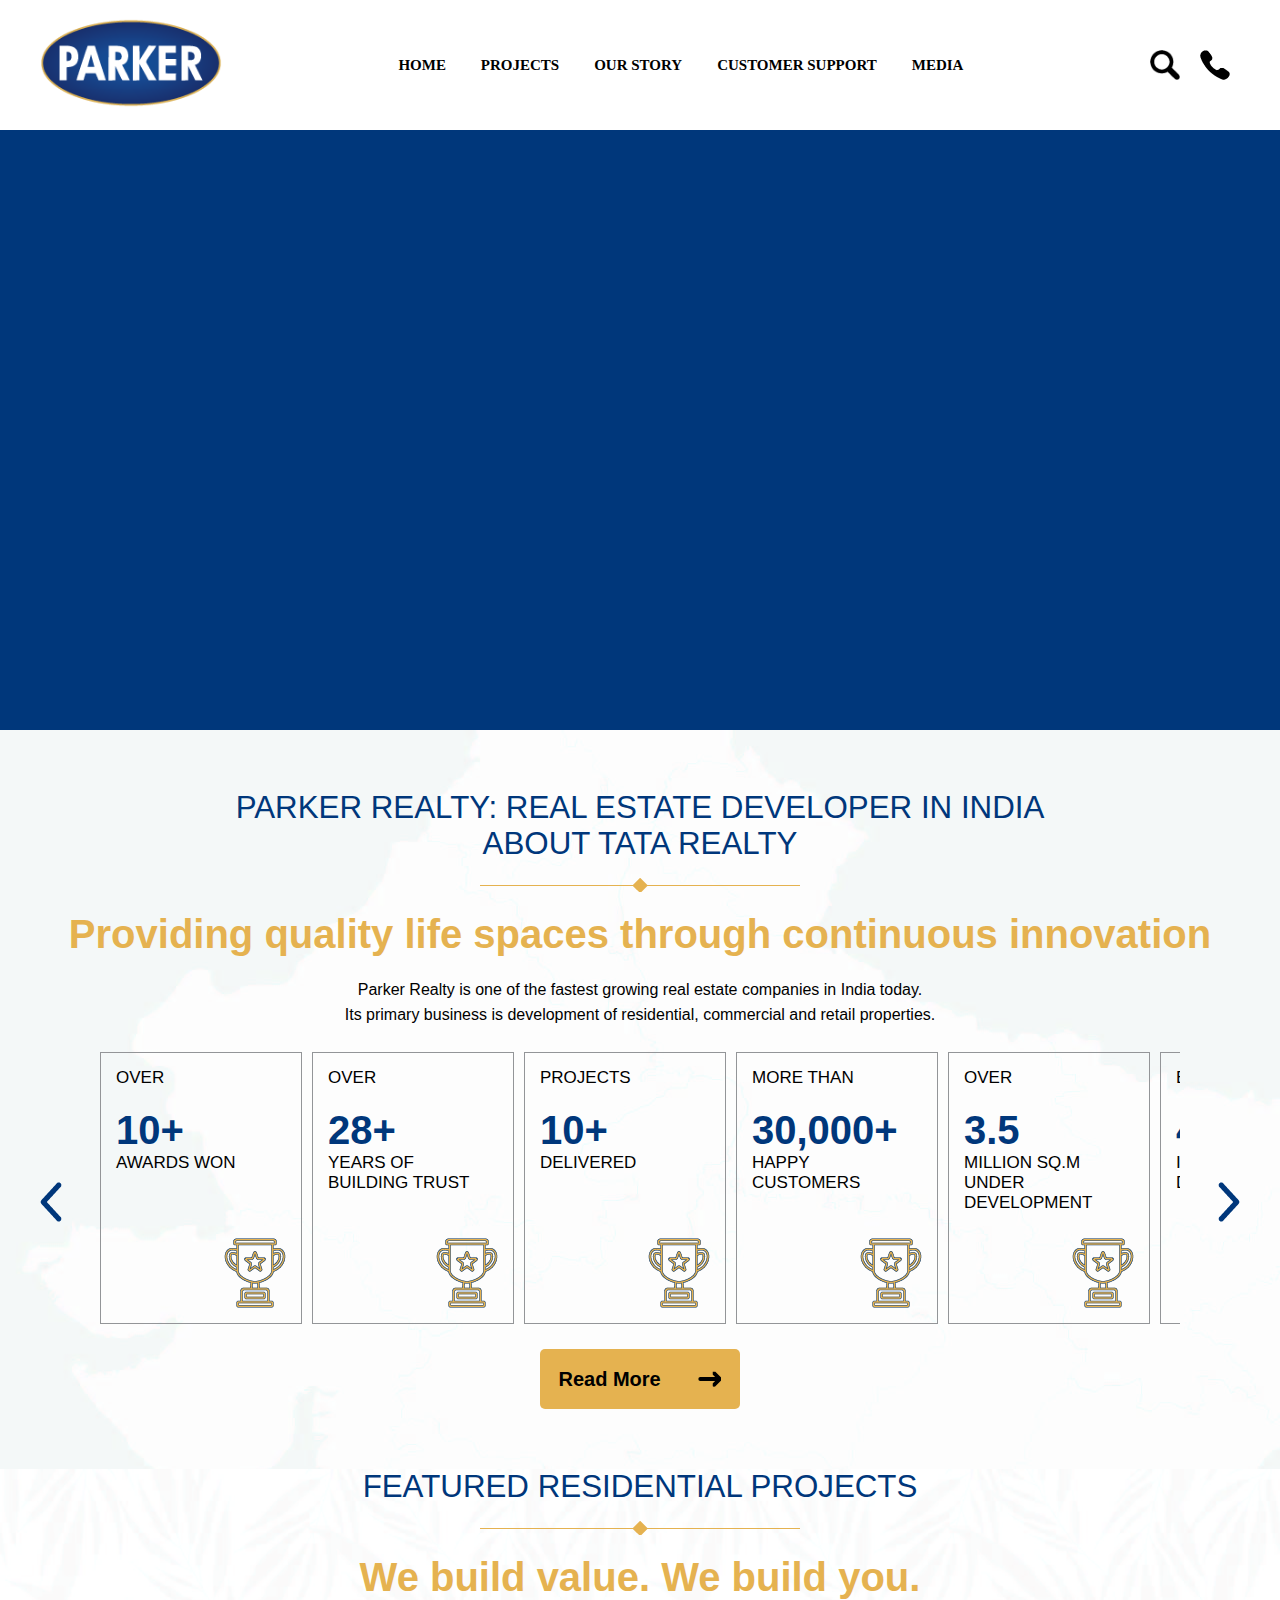
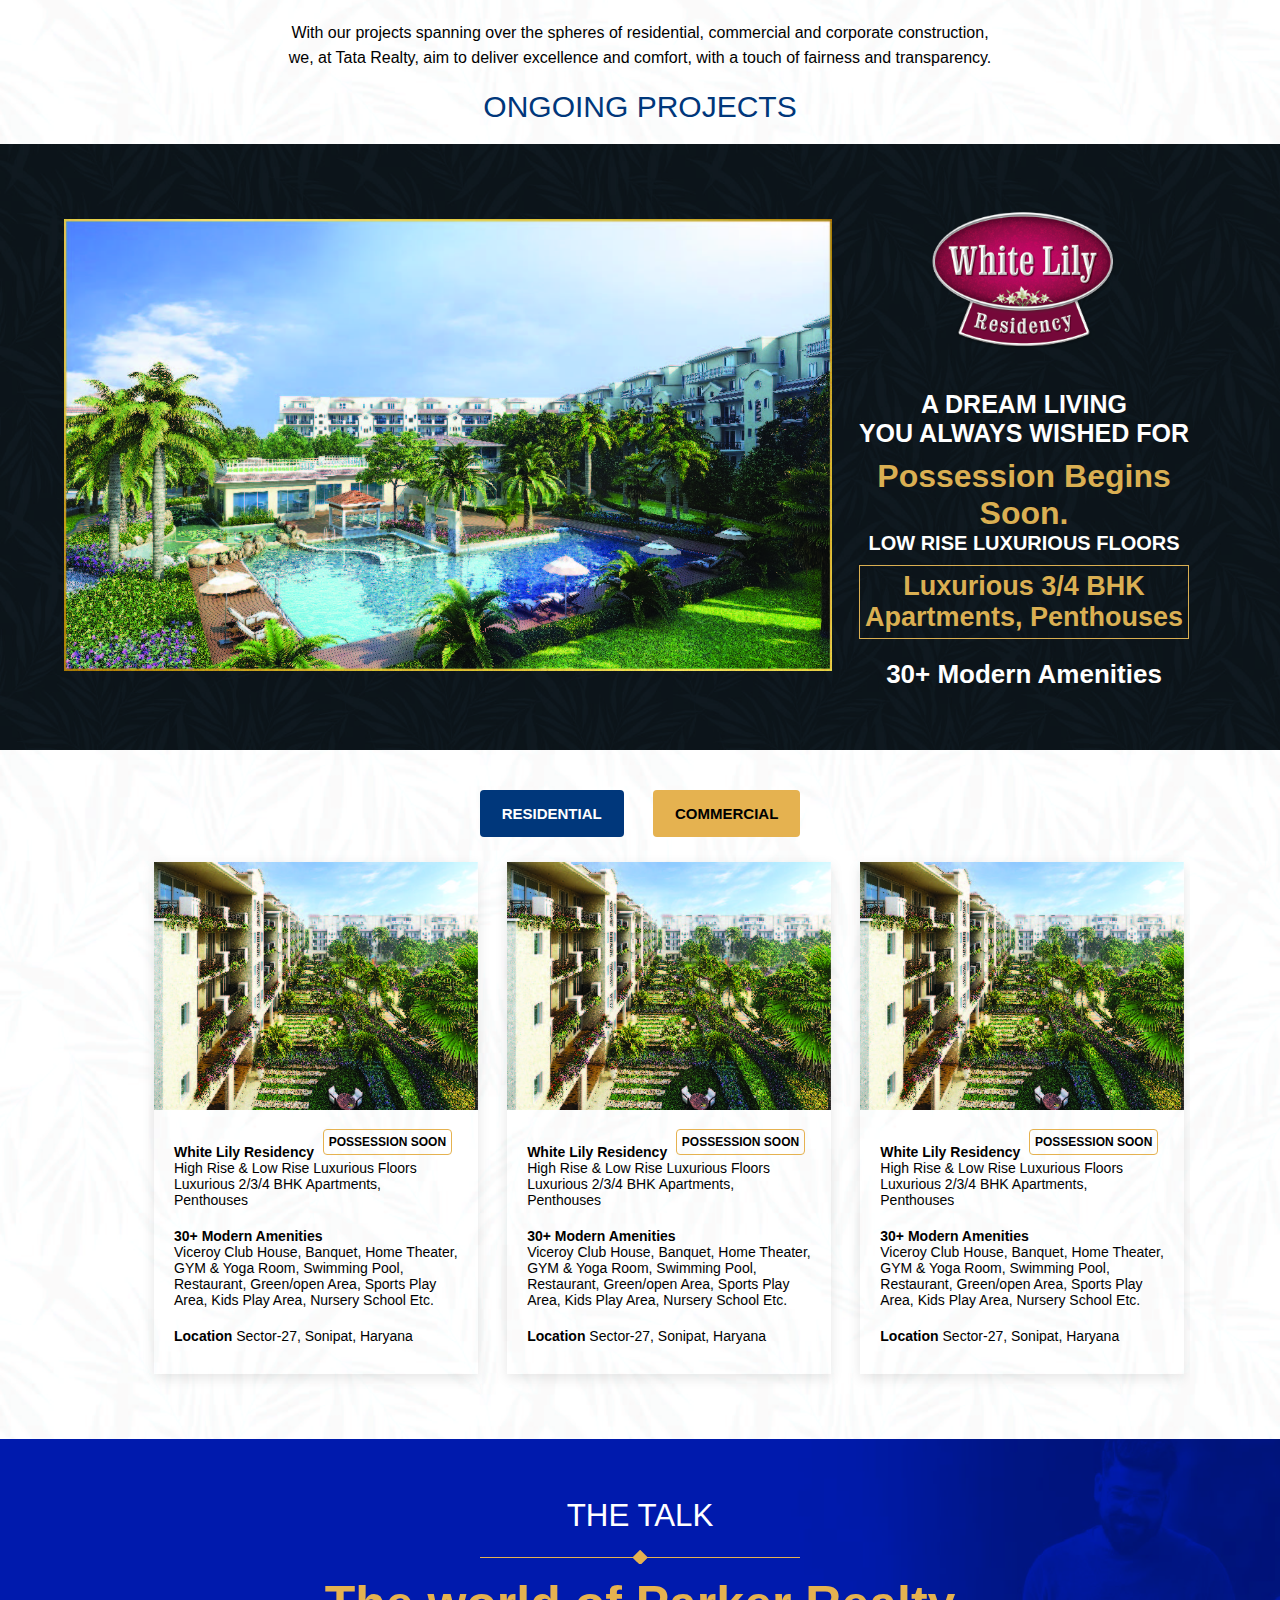
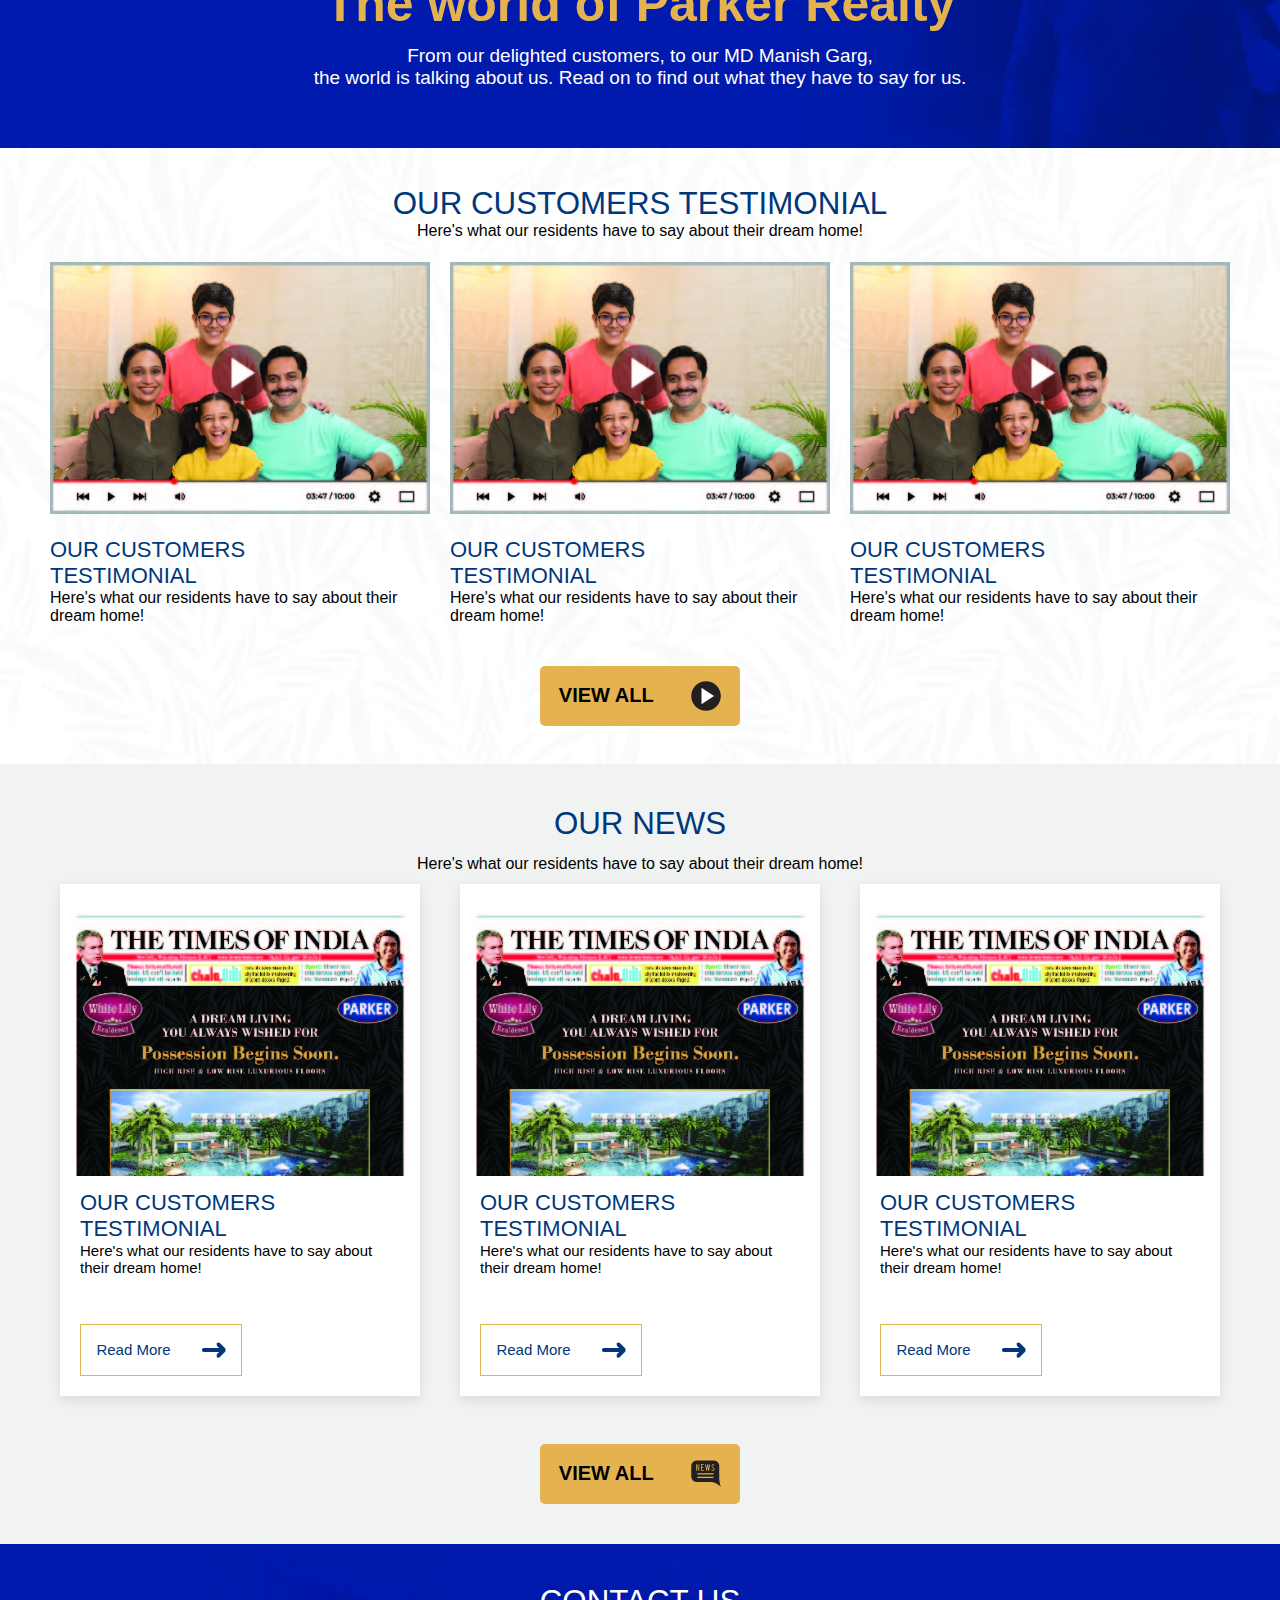
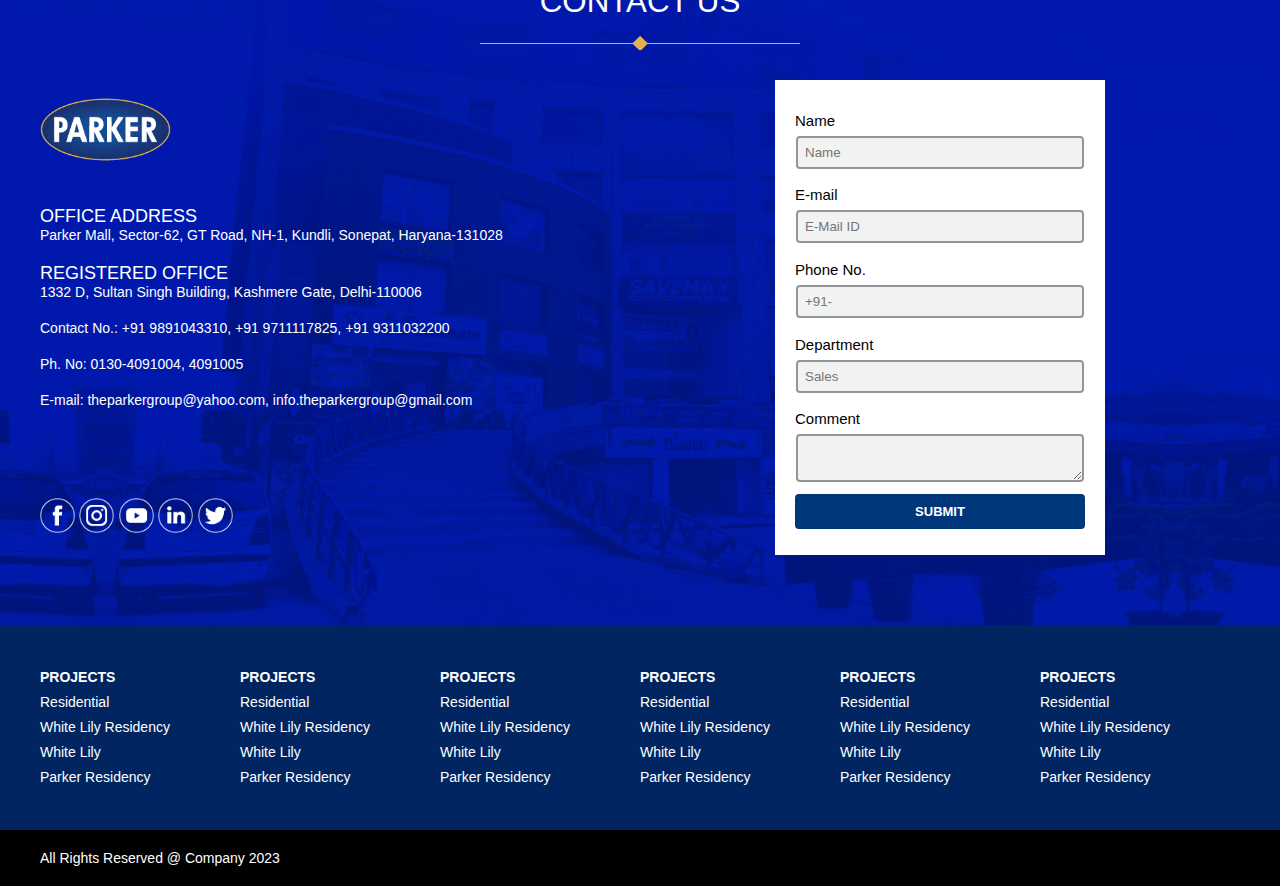
==== commit 42e14567: "add all sections" ====
--- a/index.html
+++ b/index.html
@@ -39,7 +39,9 @@
         
         <section class="banner">
             <div class="video_banner">
-                
+                <video autoplay loop muted>
+                    <source src="./img/video.mp4" type="video/mp4">
+                  </video> 
             </div>
         </section>
 
@@ -298,8 +300,8 @@
                                 </div>
                                 </div>
                             </div>
-                            <img id="prevBtn" src="./img/prev.png">
-                            <img id="nextBtn" src="./img/next.png">
+                            <!-- <img id="prevBtn" src="./img/prev.png">
+                            <img id="nextBtn" src="./img/next.png"> -->
                         </div>
                     </div>
                 </div>
@@ -374,12 +376,14 @@
                             <div class="new_con">
                                 <h3>OUR CUSTOMERS<br>TESTIMONIAL</h3>
                                 <p>Here's what our residents have to say about their dream home!</p>
-                                <a href="#">
-                                    <div class="new_btn">
-                                        <p>READ MORE</p>
-                                        <img src="">
-                                    </div>
-                                </a>
+                                <div class="btn_news">
+                                    <a href="#">
+                                        <div class="new_btn">
+                                            <p>Read More</p>
+                                            <img src="./img/arrows-btn.png">
+                                        </div>
+                                    </a>
+                                </div>
                             </div>
                         </div>
 
@@ -390,12 +394,14 @@
                             <div class="new_con">
                                 <h3>OUR CUSTOMERS<br>TESTIMONIAL</h3>
                                 <p>Here's what our residents have to say about their dream home!</p>
-                                <a href="#">
-                                    <div class="new_btn">
-                                        <p>READ MORE</p>
-                                        <img src="">
-                                    </div>
-                                </a>
+                                <div class="btn_news">
+                                    <a href="#">
+                                        <div class="new_btn">
+                                            <p>Read More</p>
+                                            <img src="./img/arrows-btn.png">
+                                        </div>
+                                    </a>
+                                </div>
                             </div>
                         </div>
 
@@ -406,18 +412,140 @@
                             <div class="new_con">
                                 <h3>OUR CUSTOMERS<br>TESTIMONIAL</h3>
                                 <p>Here's what our residents have to say about their dream home!</p>
-                                <a href="#">
-                                    <div class="new_btn">
-                                        <p>READ MORE</p>
-                                        <img src="">
-                                    </div>
-                                </a>
-                            </div>
-                        </div>
-                    </div>
+                                <div class="btn_news">
+                                    <a href="#">
+                                        <div class="new_btn">
+                                            <p>Read More</p>
+                                            <img src="./img/arrows-btn.png">
+                                        </div>
+                                    </a>
+                                </div>
+                            </div>
+                        </div>
+                    </div>
+                    <div class="read_btn view_tbn">
+                        <a href="#">
+                        <div class="more_btn">
+                            <p>VIEW ALL</p>
+                        <img src="./img/view_new.png">
+                    </div>
+                </a>
+                </div>
                 </div>
             </div>
         </section>
+        <footer class="contact_sec">
+            <div class="con_sec">
+                <div class="map_title">
+                    <h2 class="talk_text">CONTACT US</h2>
+                </div>
+                <div class="container">
+                    <div class="con_grd">
+                        <div class="con_add">
+                            <div class="foo_logo">
+                                <img src="./img/logo.png">
+                            </div>
+                            <div class="foo_add">
+                                <p><span>OFFICE ADDRESS</span><br>Parker Mall, Sector-62, GT Road, NH-1, Kundli, Sonepat, Haryana-131028</p>
+                                <p><span>REGISTERED OFFICE</span><br>1332 D, Sultan Singh Building, Kashmere Gate, Delhi-110006</p>
+                                <p>Contact No.: +91 9891043310, +91 9711117825, +91 9311032200</p>
+                                <p>Ph. No: 0130-4091004, 4091005</p>
+                                <p>E-mail: theparkergroup@yahoo.com, info.theparkergroup@gmail.com</p>
+                            </div>
+                            <div class="social_icon">
+                                <img src="./img/facebook.png">
+                                <img src="./img/insta.png">
+                                <img src="./img/youtube.png">
+                                <img src="./img/linked.png">
+                                <img src="./img/twitter.png">
+                            </div>
+                        </div>
+                        <div class="con_frm">
+                            <div class="frm">
+                                <form>
+                                    <div class="names">
+                                        <label>Name</label>
+                                        <input type="text" placeholder="Name">
+                                    </div>
+                                    <div class="names">
+                                        <label>E-mail</label>
+                                        <input type="text" placeholder="E-Mail ID">
+                                    </div>
+                                    <div class="names">
+                                        <label>Phone No.</label>
+                                        <input type="text" placeholder="+91-">
+                                    </div>
+                                    <div class="names">
+                                        <label>Department</label>
+                                        <input type="text" placeholder="Sales">
+                                    </div>
+                                    <div class="names">
+                                        <label>Comment</label>
+                                        <textarea></textarea>
+                                    </div>
+                                    <div class="names">
+                                        <button>SUBMIT</button>
+                                    </div>
+                                </form>
+                            </div>
+                        </div>
+                    </div>
+</div>
+</div>
+                    <div class="foot_text">
+                        <div class="container">
+                            <div class="foot_multi">
+                        <div class="foot list">
+                            <h4>PROJECTS</h4>
+                            <p>Residential</p>
+                            <p>White Lily Residency</p>
+                            <p>White Lily</p>
+                            <p>Parker Residency</p>
+                        </div>
+                        <div class="foot list">
+                            <h4>PROJECTS</h4>
+                            <p>Residential</p>
+                            <p>White Lily Residency</p>
+                            <p>White Lily</p>
+                            <p>Parker Residency</p>
+                        </div>
+                        <div class="foot list">
+                            <h4>PROJECTS</h4>
+                            <p>Residential</p>
+                            <p>White Lily Residency</p>
+                            <p>White Lily</p>
+                            <p>Parker Residency</p>
+                        </div>
+                        <div class="foot list">
+                            <h4>PROJECTS</h4>
+                            <p>Residential</p>
+                            <p>White Lily Residency</p>
+                            <p>White Lily</p>
+                            <p>Parker Residency</p>
+                        </div>
+                        <div class="foot list">
+                            <h4>PROJECTS</h4>
+                            <p>Residential</p>
+                            <p>White Lily Residency</p>
+                            <p>White Lily</p>
+                            <p>Parker Residency</p>
+                        </div>
+                        <div class="foot list">
+                            <h4>PROJECTS</h4>
+                            <p>Residential</p>
+                            <p>White Lily Residency</p>
+                            <p>White Lily</p>
+                            <p>Parker Residency</p>
+                        </div>
+                </div>
+                </div>
+            </div>
+            <div class="copywrite">
+                <div class="container">
+                    <p>All Rights Reserved @ Company 2023</p>
+                </div>
+            </div>
+        </footer>
         <script>
 document.addEventListener('DOMContentLoaded', function() {
   var carouselItems = document.querySelectorAll('.carousel-item');
--- a/style.css
+++ b/style.css
@@ -100,6 +100,8 @@
   width: 100%;
   height: 600px;
   background-color: #00377B;
+  overflow: hidden;
+        object-fit: fill;
 }
 .map{
     background-image: url("./img/map.jpg");
@@ -470,7 +472,147 @@
   font-weight: 500;
   font-size: 15px;
 }
-
+.btn_news{
+  width: 50%;
+  border: 1px solid #E5B250;
+  margin-left:0;
+  margin-top: 15%;
+}
+.new_btn{
+  display: flex;
+  flex-direction: row;
+  align-items: center;
+  height: 50px;
+}
+.btn_news a{
+  text-decoration: none;
+  color: #00377B;
+}
+.view_tbn{
+  margin-top: 4%;
+}
+.con_sec{
+  background: url('./img/contact_back.jpg') no-repeat;
+  background-size: cover;
+  padding: 40px;
+}
+.con_grd{
+  display: grid;
+  grid-template-columns: 2fr 2fr;
+  width: 100%;
+  height: auto;
+  padding: 30px 0px;
+}
+.names{
+  display: flex;
+  flex-direction: column;
+  line-height: 30px;
+  padding: 2% 0px;
+}
+
+.names label{
+  width: 100%;
+  font-weight: 400;
+  font-size: 15px;
+}
+.names input{
+  width: 270px;
+  padding: 7px;
+  background-color: #F1F2F2;
+  color: #000;
+  border-radius: 4px;
+  border: 2px solid #939598;
+}
+.frm form{
+ background-color: #FFFFFF;
+  padding: 20px
+}
+.names textarea{
+ width: 250px;
+  padding: 7px;
+  background-color: #F1F2F2;
+  color: #000;
+  border-radius: 4px;
+  border: 2px solid #939598;
+  width: 270px;
+}
+.names button{
+  width: 100%;
+  padding: 10px;
+  font-size: 13px;
+  font-weight: 600;
+  color: white;
+  background-color: #00377B;
+  border: none;
+  border-radius: 4px;
+}
+.con_frm{
+  width: 100%;
+}
+.frm{
+  width: 330px;
+}
+.con_add{
+  display: flex;
+flex-direction: column;
+width: 100%;
+}
+.foo_logo{
+  width: 100%;
+}
+.foo_add{
+  width: 100%;
+  color: white;
+}
+.foo_add p{
+  padding: 10px 0px;
+  font-weight: 400;
+}
+.con_add p span{
+  font-size: 18px;
+}
+.con_add p{
+  font-size: 14px;
+}
+.social_icon img{
+  height: 35px;
+}
+.foo_logo img{
+  height: 65px;
+padding-bottom: 30px;
+}
+.social_icon{
+  width: 100%;
+padding: 80px 0px 0px 0px;
+}
+.foot_text{
+  background-color: #002561;
+  color: #fff;
+  padding: 40px 0px;
+}
+.foot_multi{
+  display: grid;
+  grid-template-columns: 2fr 2fr 2fr 2fr 2fr 2fr;
+}
+.foot{
+  line-height: 25px;
+  font-size: 14px;
+  width: 100%;
+}
+.copywrite{
+  background: #000;
+  color: white;
+  padding: 20px 0px;
+  font-size: 14px;
+}
+.video_banner video{
+  object-fit: cover;
+  top: 0;
+    left: 0;
+    width: 100%; 
+    height: 100%;
+    object-position: top;
+}
 /* Responsive adjustments */
 @media (max-width: 768px) {
   .carousel-item {
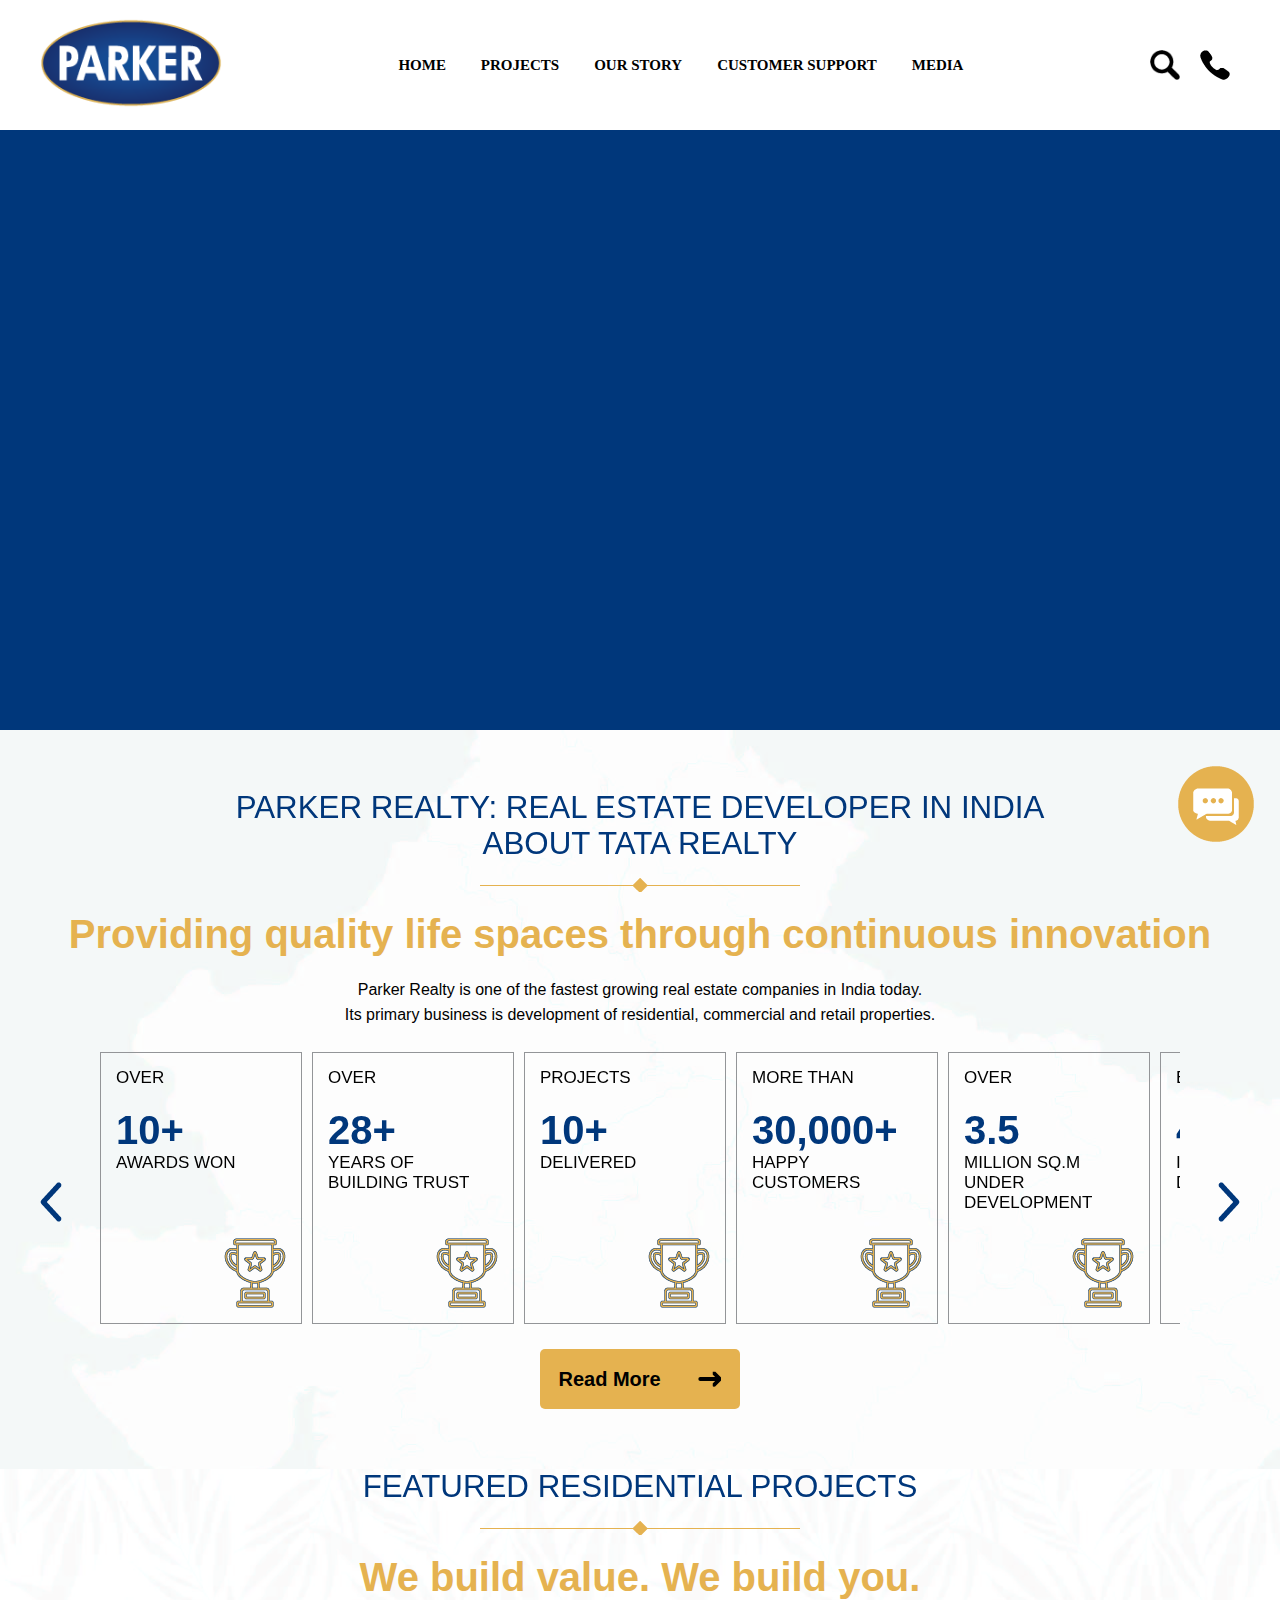
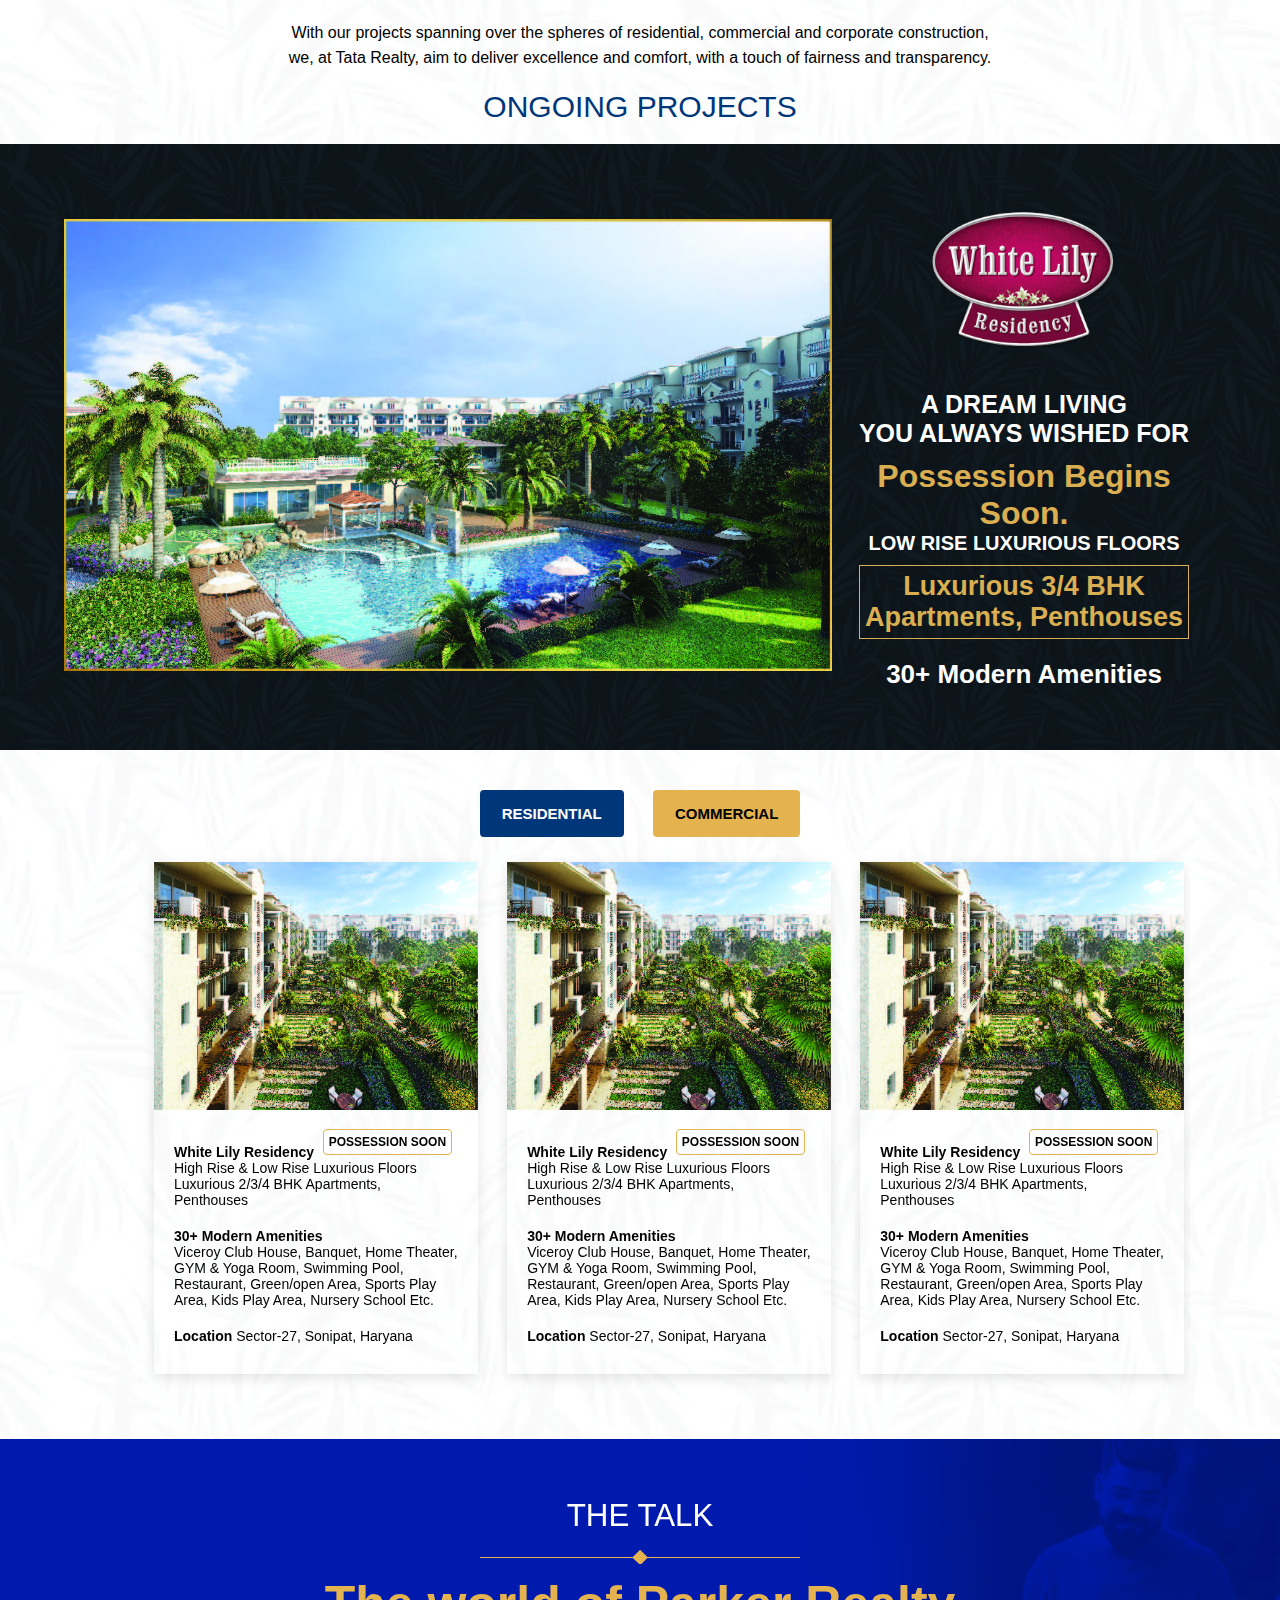
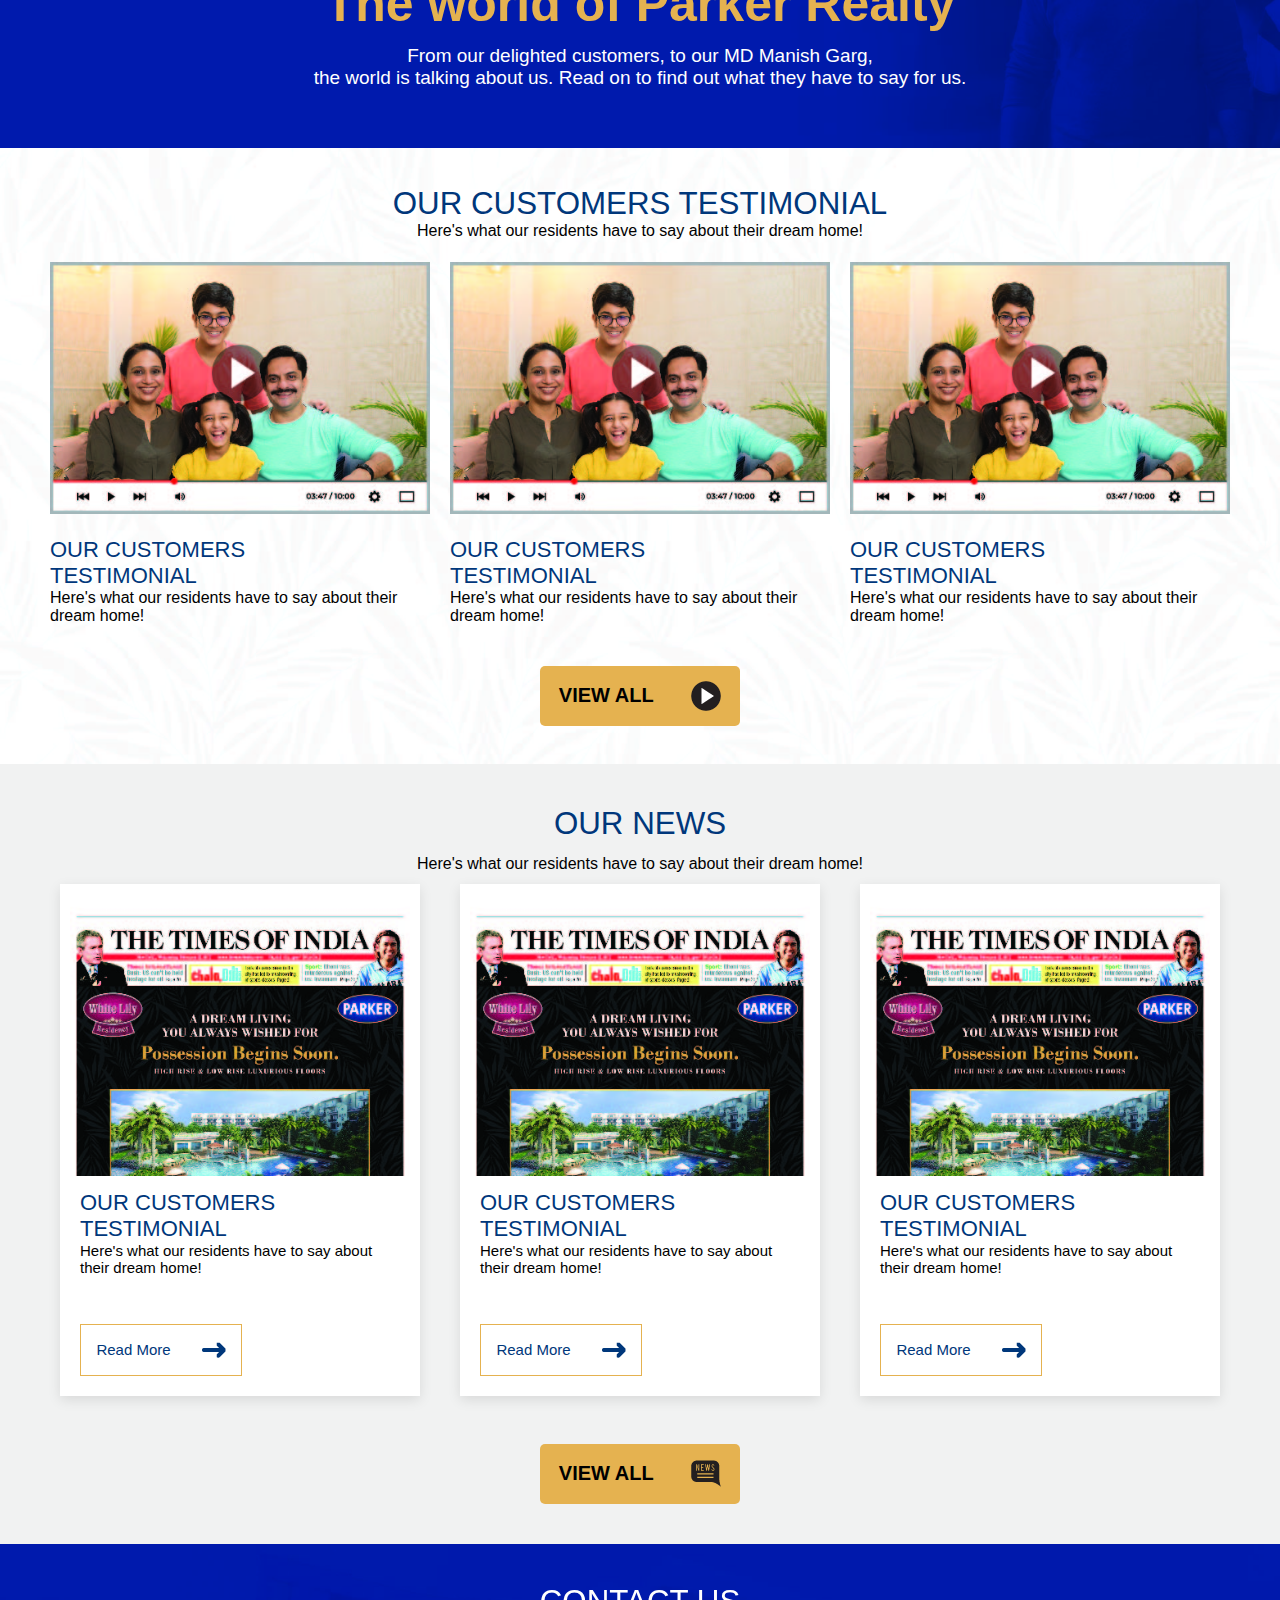
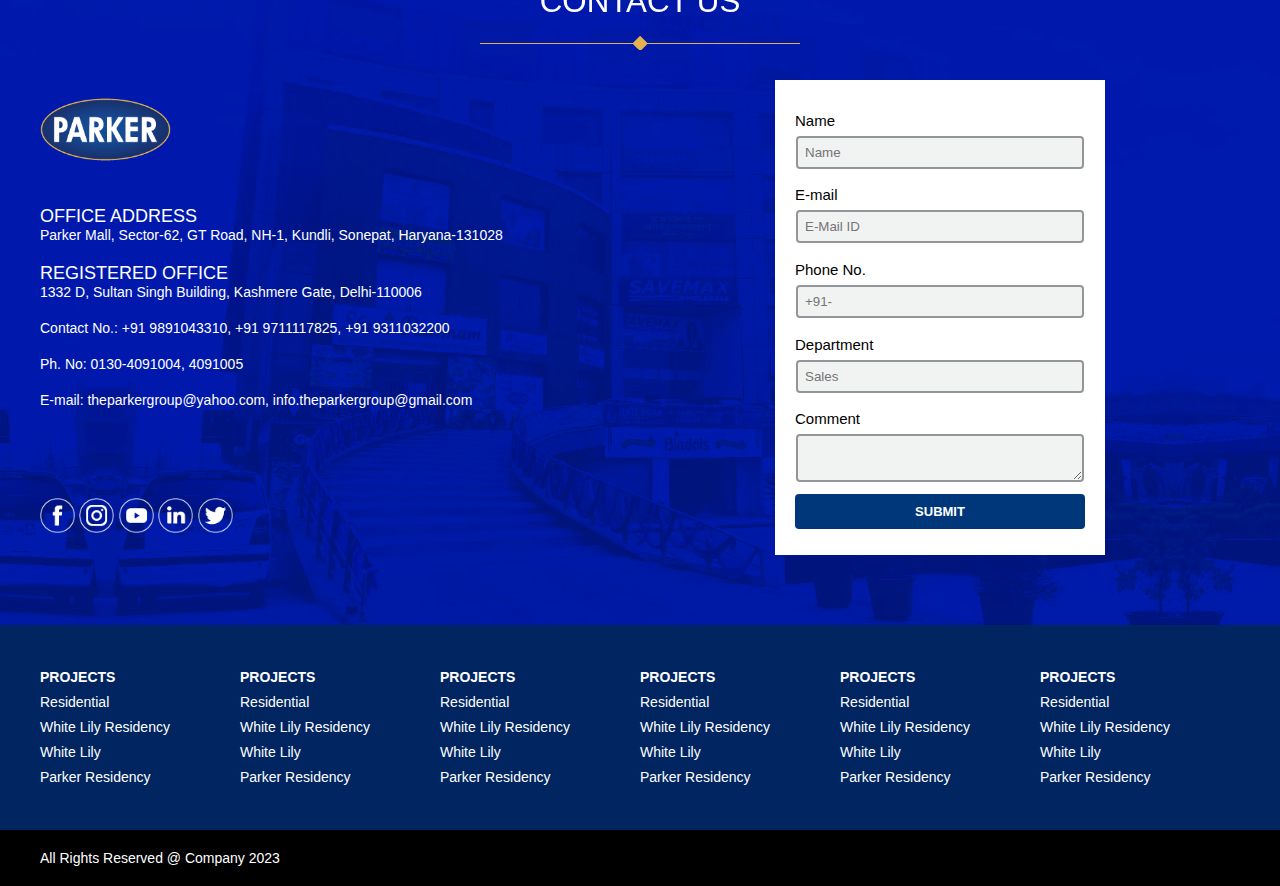
==== commit c549f188: "add fixed message btn" ====
--- a/index.html
+++ b/index.html
@@ -7,6 +7,9 @@
         <link href="./style.css" rel="stylesheet">
     </head>
     <body>
+        <div class="mess_chat">
+            <img src="./img/message.png">
+        </div>
         <header>
             <div class="sec_nav">
                 <div class="container">
--- a/style.css
+++ b/style.css
@@ -39,6 +39,7 @@
 }
 body{
   font-family: 'Barlow', sans-serif;
+  position: relative;
 }
 .sec_nav{
   background-color: #fff;
@@ -613,6 +614,11 @@
     height: 100%;
     object-position: top;
 }
+.mess_chat{
+  position: fixed;
+  bottom: 6%;
+  right: 2%;
+}
 /* Responsive adjustments */
 @media (max-width: 768px) {
   .carousel-item {
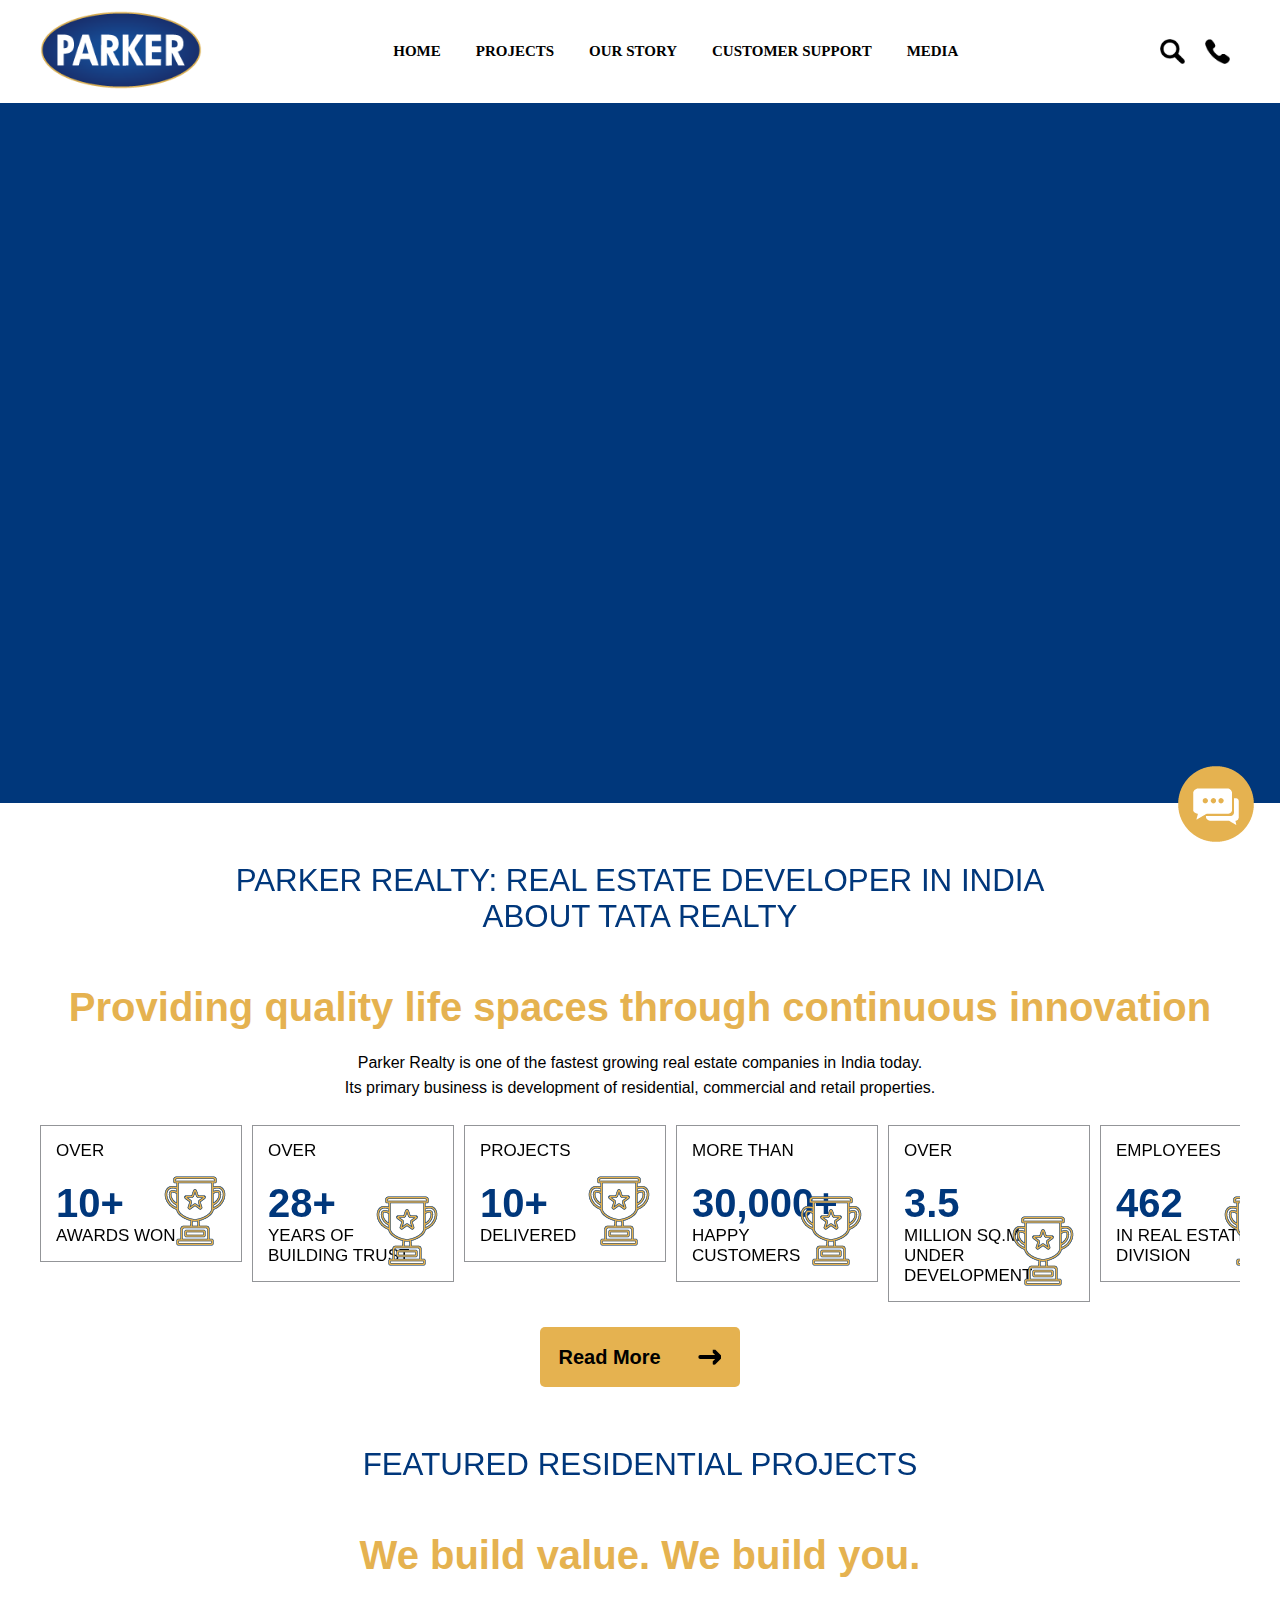
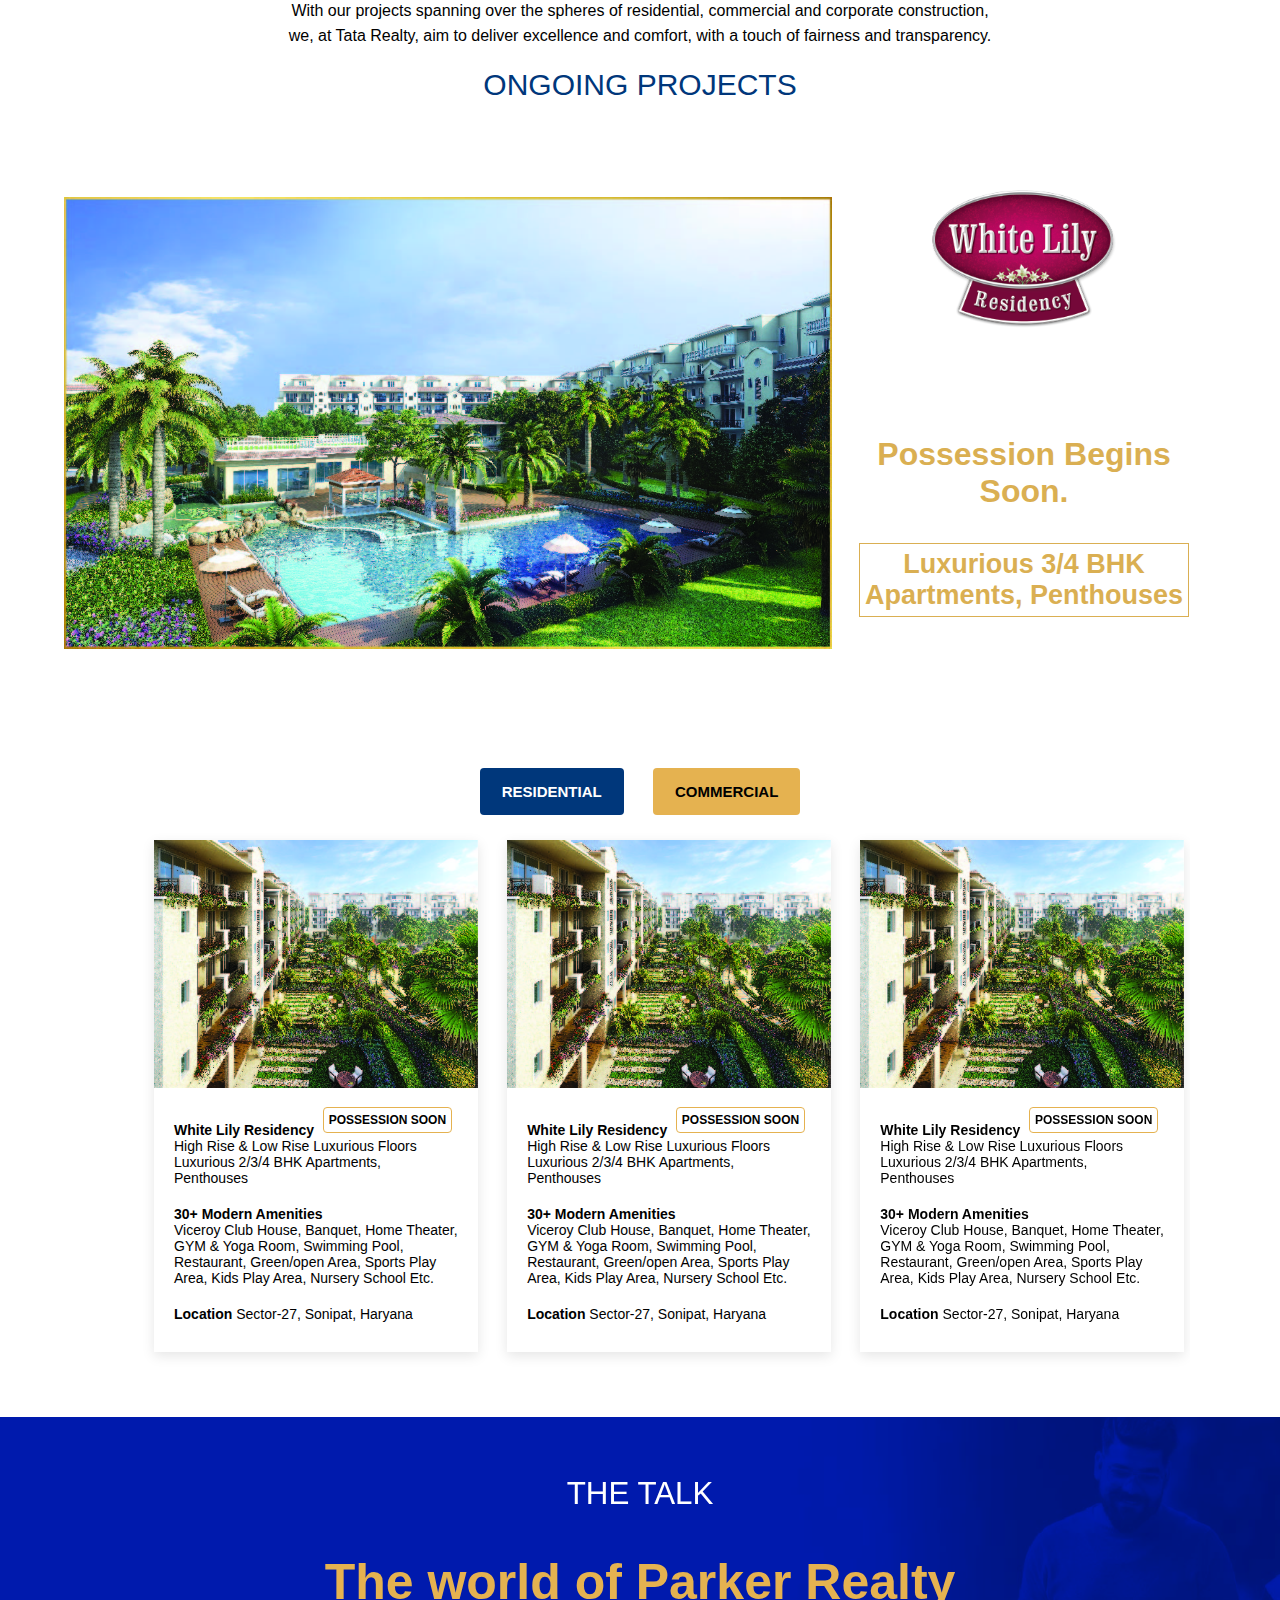
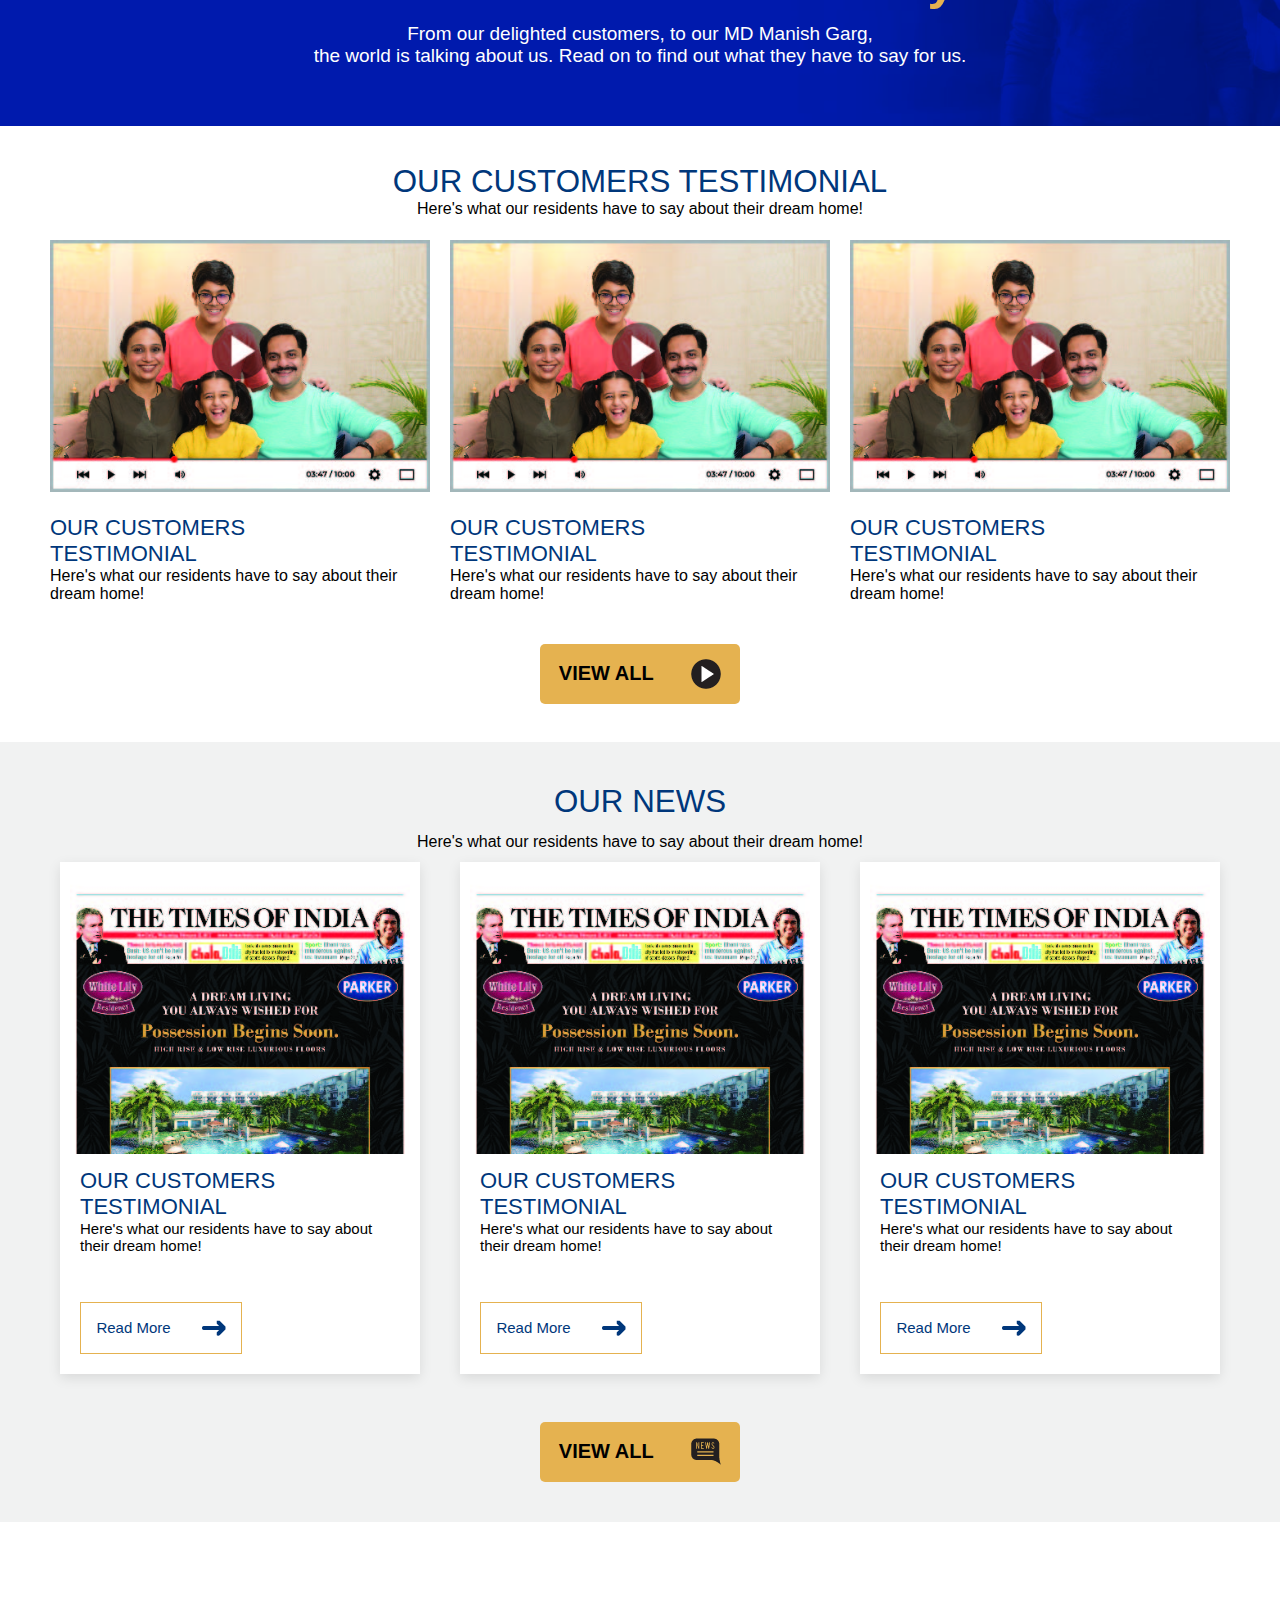
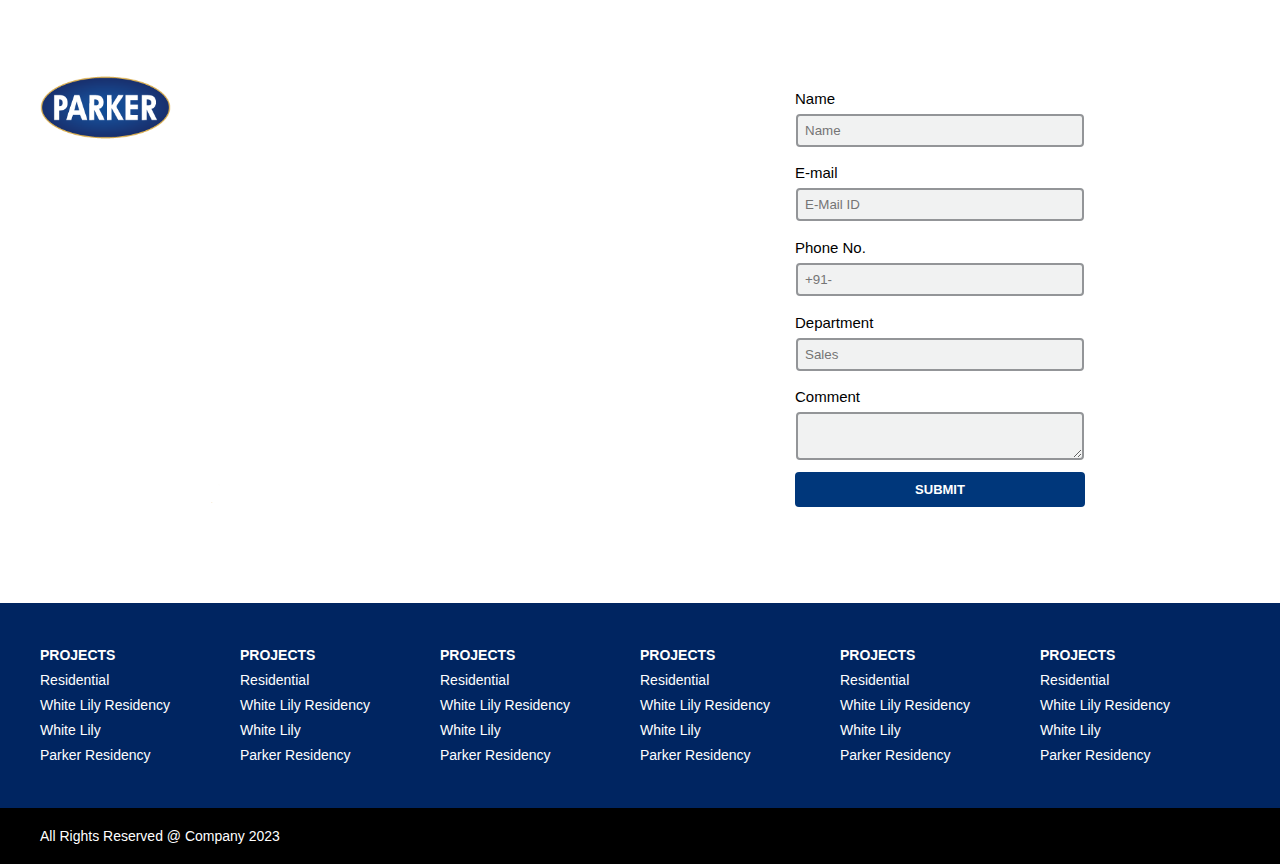
==== commit cda7b5f3: "add menu css and carousel" ====
--- a/index.html
+++ b/index.html
@@ -4,7 +4,10 @@
         <meta charset="utf-8">
         <meta name="viewport" content="width=device-width, initial-scale=1">    
         <title>PARKER</title>
-        <link href="./style.css" rel="stylesheet">
+        <link href="./css//style.css" rel="stylesheet">
+        <link href="./js/slick-1.8.1/slick/slick.css" rel="stylesheet">
+        <link href="./js/slick-1.8.1/slick/slick-theme.css" rel="stylesheet">
+        
     </head>
     <body>
         <div class="mess_chat">
@@ -22,7 +25,13 @@
                         <div class="menu-list">
                             <ul class="menus">
                                 <li>HOME</li>
-                                <li>PROJECTS</li>
+                                <li class="project_menu">PROJECTS
+                                    <ul class="project_sub">
+                                        <li>RESIDENTIAL</li>
+                                        <li>COMMERCIAL</li>
+                                        <li>PLOTTED</li>
+                                    </ul>
+                                </li>
                                 <li>OUR STORY</li>
                                 <li>CUSTOMER SUPPORT</li>
                                 <li>MEDIA</li>
@@ -47,7 +56,6 @@
                   </video> 
             </div>
         </section>
-
         <section class="map">
             <div class="container">
                 <div class="maps">
@@ -64,8 +72,8 @@
                     </div>
 
                     <div class="car_display">
-                        <div class="carousel-frame carou_size">
-                            <div class="carousel-items">
+                        <div class="carou_size">
+                            <div class="responsive slider">
                             <div class="carousel-item box_size">
                                 <div class="carou_box">
                                     <p class="over">OVER</p>
@@ -117,8 +125,6 @@
                             </div>
                             </div>
                         </div>
-                        <img id="prevBtn" src="./img/prev.png">
-                        <img id="nextBtn" src="./img/next.png">
                     </div>
                     <div class="read_btn">
                         <a href="#">
@@ -549,80 +555,43 @@
                 </div>
             </div>
         </footer>
+        <script src="https://code.jquery.com/jquery-2.2.0.min.js" type="text/javascript"></script>
+        <script type="text/javascript" src="./js/slick-1.8.1/slick/slick.min.js"></script>
         <script>
-document.addEventListener('DOMContentLoaded', function() {
-  var carouselItems = document.querySelectorAll('.carousel-item');
-  var carouselItemsContainer = document.querySelector('.carousel-items');
-  var prevBtn = document.getElementById('prevBtn');
-  var nextBtn = document.getElementById('nextBtn');
-  var currentIndex = 0;
-  var frameWidth = carouselItemsContainer.offsetWidth;
-  var itemWidth = carouselItems[0].offsetWidth + parseInt(getComputedStyle(carouselItems[0]).marginRight);
-
-  function updateFramePosition() {
-    var translateX = -(currentIndex * itemWidth);
-    carouselItemsContainer.style.transform = 'translateX(' + translateX + 'px)';
-  }
-
-  function nextSlide() {
-    currentIndex++;
-    if (currentIndex >= carouselItems.length - 4) {
-      currentIndex = 0;
+            $('.responsive').slick({
+  infinite: false,
+  speed: 300,
+  slidesToShow: 4,
+  slidesToScroll: 4,
+  arrows: true,
+  responsive: [
+    {
+      breakpoint: 1024,
+      settings: {
+        slidesToShow: 3,
+        slidesToScroll: 3,
+        infinite: true,
+      }
+    },
+    {
+      breakpoint: 600,
+      settings: {
+        slidesToShow: 2,
+        slidesToScroll: 2
+      }
+    },
+    {
+      breakpoint: 480,
+      settings: {
+        slidesToShow: 1,
+        slidesToScroll: 1
+      }
     }
-    updateFramePosition();
-  }
-
-  function prevSlide() {
-    currentIndex--;
-    if (currentIndex < 0) {
-      currentIndex = carouselItems.length - 7;
-    }
-    updateFramePosition();
-  }
-
-  nextBtn.addEventListener('click', nextSlide);
-  prevBtn.addEventListener('click', prevSlide);
-
-  updateFramePosition();
+    // You can unslick at a given breakpoint now by adding:
+    // settings: "unslick"
+    // instead of a settings object
+  ]
 });
-
-
-document.addEventListener('DOMContentLoaded', function() {
-  var carouselItems = document.querySelectorAll('.resi-item');
-  var carouselItemsContainer = document.querySelector('.resi-items');
-  var prevBtn = document.getElementById('prevBtn');
-  var nextBtn = document.getElementById('nextBtn');
-  var currentIndex = 0;
-  var frameWidth = carouselItemsContainer.offsetWidth;
-  var itemWidth = carouselItems[0].offsetWidth + parseInt(getComputedStyle(carouselItems[0]).marginRight);
-
-  function updateFramePosition() {
-    var translateX = -(currentIndex * itemWidth);
-    carouselItemsContainer.style.transform = 'translateX(' + translateX + 'px)';
-  }
-
-  function nextSlide() {
-    currentIndex++;
-    if (currentIndex >= carouselItems.length - 4) {
-      currentIndex = 0;
-    }
-    updateFramePosition();
-  }
-
-  function prevSlide() {
-    currentIndex--;
-    if (currentIndex < 0) {
-      currentIndex = carouselItems.length - 7;
-    }
-    updateFramePosition();
-  }
-
-  nextBtn.addEventListener('click', nextSlide);
-  prevBtn.addEventListener('click', prevSlide);
-
-  updateFramePosition();
-});
-
         </script>
     </body>
 </html>--- a/css/style.css
+++ b/css/style.css
@@ -0,0 +1,684 @@
+@font-face {
+  font-family: 'Barlow', sans-serif;
+  font-style: normal;
+  font-weight: 700;
+  src: url(./Fonts/Barlow-Bold.ttf) format('ttf');
+}
+
+@font-face {
+  font-family: 'Barlow', sans-serif;
+  font-style: normal;
+  font-weight: 300;
+  src: url(./Fonts/barlow-light.ttf) format('ttf');
+}
+
+@font-face {
+  font-family: 'Barlow', sans-serif;
+  font-style: normal;
+  font-weight: 500;
+  src: url(./Fonts/Barlow-Medium.otf) format('otf');
+}
+
+@font-face {
+  font-family: 'Barlow', sans-serif;
+  font-style: normal;
+  font-weight: 400;
+  src: url(./Fonts/Barlow-Regular.ttf) format('ttf');
+}
+
+@font-face {
+  font-family: 'Barlow', sans-serif;
+  font-style: normal;
+  font-weight: 600;
+  src: url(./Fonts/Barlow-SemiBold.ttf) format('ttf');
+}
+
+* {
+    margin: auto;
+    padding: auto;
+}
+body{
+  font-family: 'Barlow', sans-serif;
+  position: relative;
+}
+.sec_nav{
+  background-color: #fff;
+  width: 100%;
+  display: flex;
+}
+  
+.container{
+  height: auto;
+  width: 1200px;
+}
+.menu{
+  display: grid;
+  grid-template-columns: fit-content(200px) 2fr fit-content(200px);
+  width: 100%;
+  height: 103px;
+}
+.menu-list{
+  width: 100%;
+  height: 100%;
+}
+.menus{
+    width: 100%;
+max-width: 600px;
+padding: 0;
+height: 100%;
+}
+.menus li{
+  height: 100%;
+display: flex;
+flex-direction: column;
+justify-content: center;
+}
+.menu-list ul{
+  list-style: none;
+  display: flex;
+  flex-direction: row;
+  justify-content: space-between;
+}
+.menu-list ul{
+  font-size: 15px;
+  font-family: Barlow;
+  font-weight: bold;
+}
+
+.logo img{
+  width: 100%;
+  height: 80px;
+}
+.icons{
+  display: flex;
+  flex-direction: row;
+  justify-content: space-evenly;
+}
+
+.icons img{
+  width: 100%;
+  height: 25px;
+  padding: 0px 10px;
+}
+section{
+  width: 100%;
+  height: auto;
+}
+.video_banner{
+  width: 100%;
+  height: 700px;
+  background-color: #00377B;
+  overflow: hidden;
+        object-fit: fill;
+}
+.map{
+    background-image: url("./img/map.jpg");
+    width: 100%;
+    height: auto;
+}
+.map_title{
+  font-size: 25px;
+  text-align: center;
+  font-weight: 300;
+  color: #00377B;
+  padding: 0px 0px 30px 0px;
+  position: relative;
+}
+.map_title h2{
+  font-weight: 300;
+}
+.map_title h2:after{
+  content: "";
+  position: absolute;
+  width: 320px;
+  height: 14px;
+  background: url("./img/reality_line.png") no-repeat;
+  bottom: 0;
+  margin-left: auto;
+  margin-right: auto;
+  left: 0;
+  right: 0;
+  text-align: center;
+}
+.map_content h3{
+  text-align: center;
+  font-size: 40px;
+  font-weight: 700;
+  color: #E5B250;
+  padding: 20px 0px;
+}
+.rea_para{
+  text-align: center;
+  font-size: 16px;
+  font-weight: 500;
+  line-height: 25px;
+  color: #000;
+}
+.carousel-frame {
+  overflow: hidden;
+  width: 90%;
+  padding: 25px 10px;
+}
+
+.carousel-items {
+  display: flex;
+  transition: transform 0.3s ease;
+}
+.resi-items{
+  display: flex;
+  transition: transform 0.3s ease;
+  width: 90%;
+}
+.resi-item{
+  flex: 0 0 calc(100% / 3);
+  box-shadow: rgba(0, 0, 0, 0.1) 0px 4px 12px;
+  margin-right: 3%;
+}
+.carousel-item {
+  flex: 0 0 calc(100% / 5);
+  margin-right: 10px;
+}
+
+.carousel-item.active {
+  opacity: 1; /* Set the opacity for visible slides */
+}
+#prevBtn,
+#nextBtn {
+  margin-top: 10px;
+}
+
+.box_size {
+  width: 100%;
+  height: 240px;
+  border: 1px solid #939598;
+  max-width: 170px;
+  padding: 15px;
+}
+.carou_size{
+  padding: 25px 0px;
+}
+.carou_box{
+  position: relative;
+  height: 100%;
+  color:#000;
+}
+.carou_box img{
+  bottom: 0;
+position: absolute;
+right: 0;
+}
+.award{
+  margin-top: 20px;
+}
+.over{
+  font-size: 15px;
+  font-weight: 400;
+}
+.carou_box p span{
+  font-weight: 700;
+  font-size: 40px;
+  color: #00377B;
+}
+.carou_box p{
+  color: #000;
+  font-weight: 400;
+  font-size: 17px;
+}
+.car_display{
+  width: 100%;
+  position: relative;
+}
+#prevBtn{
+  position: absolute;
+  top:45%;
+  left:0;
+  transform: translate(-0%, 0);
+}
+#nextBtn{
+  position: absolute;
+  top:45%;
+  right: 0;
+  transform: translate(-0%, 0);
+}
+.read_btn{
+  display: flex;
+}
+.read_btn .more_btn{
+  text-decoration: none;
+  color: #000;
+  font-weight: 700;
+  font-size: 20px;
+  background-color: #E5B250;
+  width: 200px;
+  height: 60px;
+  display: flex;
+ flex-direction: row;
+  align-items: center;
+  justify-content: center;
+  border-radius: 5px;
+}
+.read_btn a{
+  text-decoration: none;
+  color: #000;
+}
+.maps{
+  padding: 60px 0px;
+}
+.slide_beg{
+  width: 90%;
+  height: auto;
+  display: grid;
+  grid-template-columns: 2fr 1fr;
+  align-items: center;
+  padding: 40px 0px;
+}
+.ban_sec img{
+  width: 100%;
+  height: auto;
+max-height: 492px;
+}
+.text_sec{
+  display: flex;
+  flex-direction: column;
+  justify-content: center;
+  align-items: center;
+  text-align: center;
+  width: 100%;
+  height: auto;
+}
+.dream{
+  font-size: 25px;
+  font-weight: 700;
+  color: #fff;
+ }
+.text_sec img{
+  width: 100%;
+  height: auto;
+  max-width: 240px;
+}
+.poss{
+  font-weight: 700;
+  font-size: 20px;
+  padding: 10px 0px;
+  color: #fff;
+}
+.poss span{
+  font-size: 32px;
+  color: #DAAF52;
+}
+.lux{
+  border: 1px solid #DAAF52;
+  color: #DAAF52;
+  font-size: 27px;
+  padding: 5px;
+  font-weight: 700;
+}
+.mod{
+  font-weight: 700;
+  font-size: 26px;
+  padding: 20px;
+  color: #fff;
+}
+.feat_res{
+  background: url('./img/bg-full.jpg') no-repeat;
+  background-size: cover;
+}
+.slide_ban{
+  background: url('./img/ongoing.jpg') no-repeat;
+  background-size: cover;
+}
+.change_sec{
+  padding: 40px 0px;
+}
+.btn_change{
+  display: flex;
+  flex-direction: row;  
+  width: 350px;
+}
+.btn_change button{
+  font-weight: 700;
+  font-size: 15px;
+  border: none;
+  border-radius: 4px;
+}
+.resi{
+  background-color: #00377B;
+  color: #fff;
+  padding: 15px 22px;
+}
+.comm{
+  background-color: #E5B250;
+  color: #000;
+  padding: 15px 22px;
+}
+.slider_sec h3{
+  text-align: center;
+  font-weight: 400;
+  color: #00377B;
+  font-size: 30px;
+  padding: 20px 0px;
+}
+
+
+
+.property_status img{
+  width: 100%;
+}
+.status_content{
+  padding: 20px;
+  position: relative;
+}
+.status_cont1{
+  font-size: 14px;
+  padding: 10px 0px;
+  font-weight: 400
+}
+.status_init{
+  position: absolute;
+  top: 6%;
+  right: 8%;
+  font-size: 12px;
+  font-weight: 700;
+  border: 1px solid #E5B250;
+  padding: 5px;
+  border-radius: 4px;
+}
+.talk_bg{
+  background: url('/img/back-1.jpg') no-repeat;
+  background-size: cover;
+  padding: 4.6%;
+}
+.talk_text{
+  color: #fff;
+}
+.world{
+  text-align: center;
+  color: #E5B250;
+  font-weight: 700;
+  font-size: 50px;
+  padding: 1%;
+}
+.talktext{
+  text-align: center;
+  font-weight: 500;
+  font-size: 19px;
+  color: #fff;
+}
+.cust_testi{
+  text-align: center;
+}
+.cust_testi h2{
+  color: #00377B;
+  font-weight: 400;
+  font-size: 31.3px;
+}
+.multi_test{
+  display: grid;
+  grid-template-columns: 2fr 2fr 2fr;
+}
+.testi1{
+  padding: 10px;
+}
+.testi1 img{
+  width: 100%;
+}
+.testi1 h3{
+  font-weight: 400;
+  color: #00377B;
+  font-size: 22px;
+}
+.testi_con{
+  padding: 5% 0px;
+}
+.testi{
+  padding: 3%;
+}
+
+.multi_test{
+  padding: 1% 0;
+}
+
+.news{
+  background-color: #F1F2F2;
+  padding: 40px 0px;
+}
+.new_title{
+  text-align: center;
+  line-height: 40px;
+}
+h2{
+  color: #00377B;
+  font-weight: 400;
+  font-size: 31.3px;
+}
+.new_title p{
+  font-weight: 500;
+}
+
+.new_multi{
+  display: grid;
+  grid-template-columns: 2fr 2fr 2fr;
+}
+.new_content{
+  box-shadow: rgba(0, 0, 0, 0.1) 0px 4px 12px;
+  margin: 0px 20px;
+  padding: 10px;
+background-color: #fff;
+}
+.new_img img{
+  width: 100%;
+}
+.new_con{
+  padding: 10px;
+}
+.new_con h3{
+  font-weight: 400;
+  color: #00377B;
+  font-size: 22px;
+}
+.new_con p{
+  font-weight: 500;
+  font-size: 15px;
+}
+.btn_news{
+  width: 50%;
+  border: 1px solid #E5B250;
+  margin-left:0;
+  margin-top: 15%;
+}
+.new_btn{
+  display: flex;
+  flex-direction: row;
+  align-items: center;
+  height: 50px;
+}
+.btn_news a{
+  text-decoration: none;
+  color: #00377B;
+}
+.view_tbn{
+  margin-top: 4%;
+}
+.con_sec{
+  background: url('./img/contact_back.jpg') no-repeat;
+  background-size: cover;
+  padding: 40px;
+}
+.con_grd{
+  display: grid;
+  grid-template-columns: 2fr 2fr;
+  width: 100%;
+  height: auto;
+  padding: 30px 0px;
+}
+.names{
+  display: flex;
+  flex-direction: column;
+  line-height: 30px;
+  padding: 2% 0px;
+}
+
+.names label{
+  width: 100%;
+  font-weight: 400;
+  font-size: 15px;
+}
+.names input{
+  width: 270px;
+  padding: 7px;
+  background-color: #F1F2F2;
+  color: #000;
+  border-radius: 4px;
+  border: 2px solid #939598;
+}
+.frm form{
+ background-color: #FFFFFF;
+  padding: 20px
+}
+.names textarea{
+ width: 250px;
+  padding: 7px;
+  background-color: #F1F2F2;
+  color: #000;
+  border-radius: 4px;
+  border: 2px solid #939598;
+  width: 270px;
+}
+.names button{
+  width: 100%;
+  padding: 10px;
+  font-size: 13px;
+  font-weight: 600;
+  color: white;
+  background-color: #00377B;
+  border: none;
+  border-radius: 4px;
+}
+.con_frm{
+  width: 100%;
+}
+.frm{
+  width: 330px;
+}
+.con_add{
+  display: flex;
+flex-direction: column;
+width: 100%;
+}
+.foo_logo{
+  width: 100%;
+}
+.foo_add{
+  width: 100%;
+  color: white;
+}
+.foo_add p{
+  padding: 10px 0px;
+  font-weight: 400;
+}
+.con_add p span{
+  font-size: 18px;
+}
+.con_add p{
+  font-size: 14px;
+}
+.social_icon img{
+  height: 35px;
+}
+.foo_logo img{
+  height: 65px;
+padding-bottom: 30px;
+}
+.social_icon{
+  width: 100%;
+padding: 80px 0px 0px 0px;
+}
+.foot_text{
+  background-color: #002561;
+  color: #fff;
+  padding: 40px 0px;
+}
+.foot_multi{
+  display: grid;
+  grid-template-columns: 2fr 2fr 2fr 2fr 2fr 2fr;
+}
+.foot{
+  line-height: 25px;
+  font-size: 14px;
+  width: 100%;
+}
+.copywrite{
+  background: #000;
+  color: white;
+  padding: 20px 0px;
+  font-size: 14px;
+}
+.video_banner video{
+  object-fit: cover;
+  top: 0;
+    left: 0;
+    width: 100%; 
+    height: 100%;
+    object-position: top;
+}
+.mess_chat{
+  position: fixed;
+  bottom: 6%;
+  right: 2%;
+}
+.project_menu{
+  position: relative;
+  cursor: pointer;
+}
+.project_sub{
+  position: absolute;
+  background-color: #000000;
+  color: #fff;
+  width: 100%;
+  min-width: 600px;
+  margin-left: -100%;
+  bottom: -58px;
+  display: none !important;
+}
+.project_sub li{
+  position: relative;
+  width: 100%;
+  height: auto;
+  padding: 20px;
+}
+.project_sub li:after{
+  position: absolute;
+  content: "";
+  right: 0;
+  top: 0px;
+  height: 100%;
+  width: 1px;
+  background-color: #939598;
+}
+.project_sub::before {
+  content: '';
+  position: absolute;
+  left: 85px;
+  top: -17px;
+  width: 0;
+  height: 0;
+  border-left: 20px solid transparent;
+  border-right: 20px solid transparent;
+  border-bottom: 20px solid #000;
+  clear: both;
+}
+.project_menu:hover .project_sub{
+  display: flex !important;
+}
+/* Responsive adjustments */
+@media (max-width: 768px) {
+  .carousel-item {
+    flex: 0 0 calc(100% / 4);
+  }
+}
+
+@media (max-width: 480px) {
+  .carousel-item {
+    flex: 0 0 calc(100% / 3);
+  }
+}